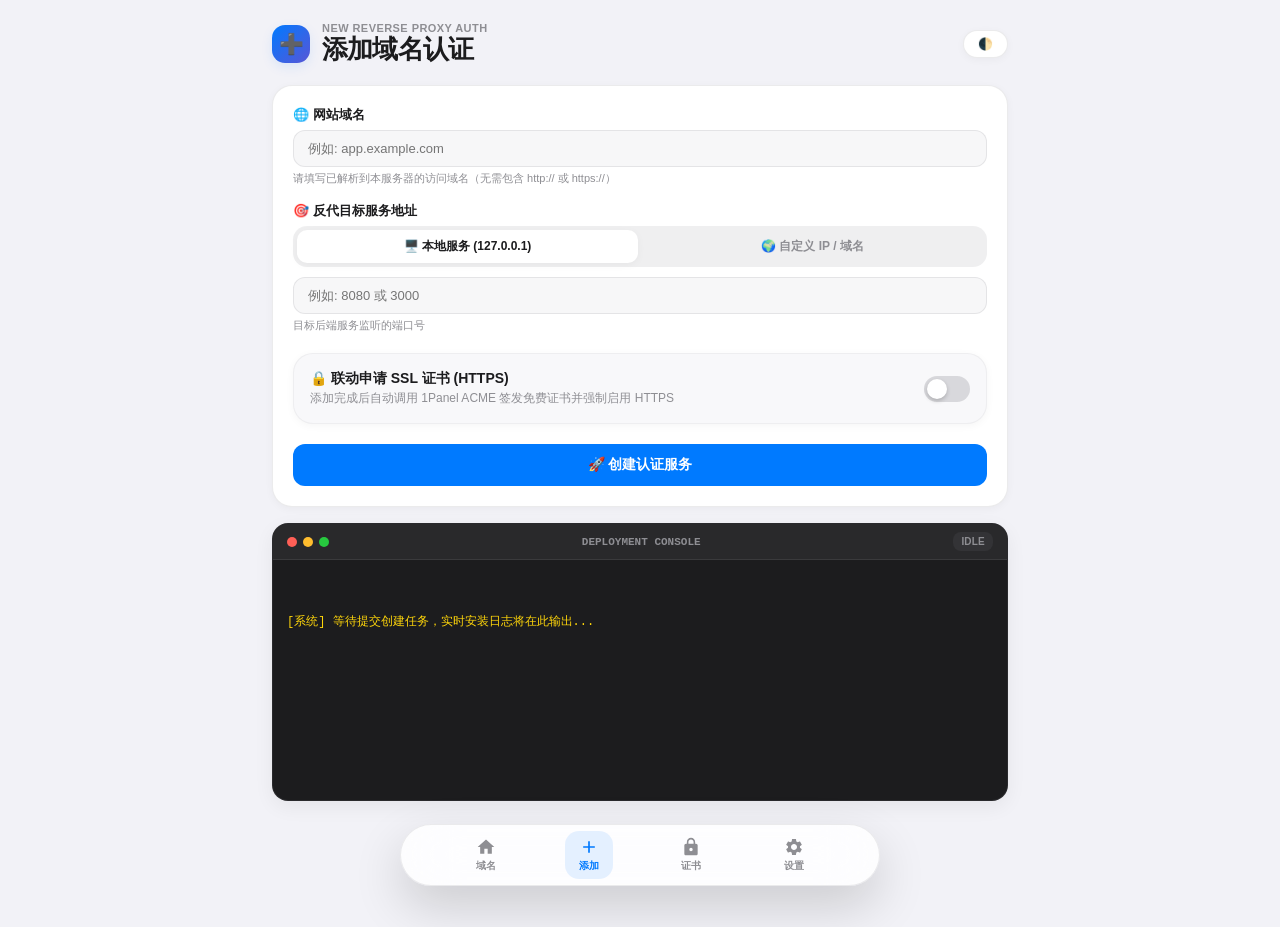
==== templates/add.html @ 491175f5 "fix(ui): simplify domain card action layout, remove dock appearance button and remove top-left back " ====
<!DOCTYPE html>
<html lang="zh-CN" data-theme="light">
<head>
    <meta charset="utf-8">
    <meta name="viewport" content="width=device-width, initial-scale=1.0, maximum-scale=1.0, user-scalable=no, viewport-fit=cover">
    <title>添加认证 - Keycloak 认证管理</title>
    <link rel="stylesheet" href="/static/css/abit.css">
</head>
<body>

<div class="container" style="max-width: 760px;">
    <!-- Header -->
    <header class="header">
        <div class="header-left">
            <div class="header-icon" style="width: 38px; height: 38px; font-size: 20px;">➕</div>
            <div class="header-title-group">
                <span class="date-badge">NEW REVERSE PROXY AUTH</span>
                <h1 class="title">添加域名认证</h1>
            </div>
        </div>
        <div class="header-actions">
            <button class="pill-btn" onclick="toggleTheme()" title="切换亮暗主题">
                <span class="theme-icon">🌓</span>
            </button>
        </div>
    </header>

    <div class="card">
        <form id="authForm">
            <!-- 1. 域名输入 -->
            <div class="form-group">
                <label class="form-label">🌐 网站域名</label>
                <input type="text" name="domain" id="domain" class="input-box" 
                       placeholder="例如: app.example.com" required 
                       autocomplete="off" autocorrect="off" autocapitalize="off">
                <div class="form-hint">请填写已解析到本服务器的访问域名（无需包含 http:// 或 https://）</div>
            </div>

            <!-- 2. 反代目标服务配置 -->
            <div class="form-group">
                <label class="form-label">🎯 反代目标服务地址</label>
                <div class="segmented-control" style="margin-bottom: 10px;">
                    <button type="button" class="segment-btn active" id="type_local_btn" onclick="selectTargetType('local')">
                        🖥️ 本地服务 (127.0.0.1)
                    </button>
                    <button type="button" class="segment-btn" id="type_custom_btn" onclick="selectTargetType('custom')">
                        🌍 自定义 IP / 域名
                    </button>
                </div>
                <input type="hidden" name="target_type" id="target_type" value="local">

                <!-- 自定义主机输入 -->
                <div id="custom_host_container" style="display: none; margin-bottom: 10px;">
                    <input type="text" name="target_host" id="target_host" class="input-box" 
                           placeholder="例如: 192.168.1.100 或 internal-service.lan">
                    <div class="form-hint">反代目标服务器的主机名或 IP 地址</div>
                </div>

                <!-- 目标端口 -->
                <div>
                    <input type="number" name="port" id="port" class="input-box" 
                           placeholder="例如: 8080 或 3000" required min="1" max="65535">
                    <div class="form-hint">目标后端服务监听的端口号</div>
                </div>
            </div>

            <!-- 3. 联动申请 SSL 证书 -->
            <div class="card" style="background: var(--card-sec); border-color: var(--border-subtle); padding: 16px; margin: 20px 0;">
                <div style="display: flex; justify-content: space-between; align-items: center;">
                    <div style="display: flex; flex-direction: column;">
                        <span style="font-size: 14px; font-weight: 700; color: var(--text);">🔒 联动申请 SSL 证书 (HTTPS)</span>
                        <span style="font-size: 12px; color: var(--text-sec); margin-top: 2px;">添加完成后自动调用 1Panel ACME 签发免费证书并强制启用 HTTPS</span>
                    </div>
                    <label class="switch">
                        <input type="checkbox" id="apply_ssl" name="apply_ssl" onchange="toggleSSLSection(this.checked)">
                        <span class="slider"></span>
                    </label>
                </div>

                <!-- SSL 展开配置 -->
                <div id="ssl_config_container" style="display: none; margin-top: 14px; padding-top: 14px; border-top: 1px solid var(--border-subtle);">
                    <div class="form-group">
                        <label class="form-label" style="font-size: 12px;">ACME 账户</label>
                        <select class="select-custom" id="acme_account" name="acme_id">
                            <option value="">正在加载 1Panel ACME 账户...</option>
                        </select>
                    </div>

                    <div class="form-group">
                        <label class="form-label" style="font-size: 12px;">验证方式</label>
                        <select class="select-custom" id="auth_method" onchange="toggleDNSSection(this.value)">
                            <option value="http">HTTP 验证（默认，需域名 80 端口可公开访问）</option>
                            <option value="dns">DNS 验证（需在 1Panel 提前配置 DNS 凭据，支持内网）</option>
                        </select>
                    </div>

                    <div class="form-group" id="dns_container" style="display: none;">
                        <label class="form-label" style="font-size: 12px;">DNS 账户</label>
                        <select class="select-custom" id="dns_account" name="dns_id">
                            <option value="">请选择 DNS 账户...</option>
                        </select>
                    </div>
                </div>
            </div>

            <!-- Submit Button -->
            <button type="submit" id="submitBtn" class="btn w-full" style="padding: 12px; font-size: 14px;">
                🚀 创建认证服务
            </button>
        </form>
    </div>

    <!-- Apple Terminal Log Window -->
    <div class="terminal-card">
        <div class="terminal-header">
            <div class="terminal-dots">
                <div class="terminal-dot red"></div>
                <div class="terminal-dot yellow"></div>
                <div class="terminal-dot green"></div>
            </div>
            <div class="terminal-title">DEPLOYMENT CONSOLE</div>
            <div id="statusBadge" class="badge secondary" style="font-size: 10px;">IDLE</div>
        </div>
        <div id="logs" class="terminal-body">
            <div class="system">[系统] 等待提交创建任务，实时安装日志将在此输出...</div>
        </div>
    </div>
</div>

<!-- Floating Glass Dock -->
<nav class="dock">
    <a href="/" class="dock-btn">
        <svg viewBox="0 0 24 24"><path d="M10 20v-6h4v6h5v-8h3L12 3 2 12h3v8z"/></svg>
        <span>域名</span>
    </a>
    <a href="/add" class="dock-btn active">
        <svg viewBox="0 0 24 24"><path d="M19 13h-6v6h-2v-6H5v-2h6V5h2v6h6v2z"/></svg>
        <span>添加</span>
    </a>
    <a href="/ssl" class="dock-btn">
        <svg viewBox="0 0 24 24"><path d="M18 8h-1V6c0-2.76-2.24-5-5-5S7 3.24 7 6v2H6c-1.1 0-2 .9-2 2v10c0 1.1.9 2 2 2h12c1.1 0 2-.9 2-2V10c0-1.1-.9-2-2-2zm-6 9c-1.1 0-2-.9-2-2s.9-2 2-2 2 .9 2 2-.9 2-2 2zm3.1-9H8.9V6c0-1.71 1.39-3.1 3.1-3.1 1.71 0 3.1 1.39 3.1 3.1v2z"/></svg>
        <span>证书</span>
    </a>
    <a href="/settings" class="dock-btn">
        <svg viewBox="0 0 24 24"><path d="M19.14 12.94c.04-.3.06-.61.06-.94 0-.32-.02-.64-.07-.94l2.03-1.58c.18-.14.23-.41.12-.61l-1.92-3.32c-.12-.22-.37-.29-.59-.22l-2.39.96c-.5-.38-1.03-.7-1.62-.94l-.36-2.54c-.04-.24-.24-.41-.48-.41h-3.84c-.24 0-.43.17-.47.41l-.36 2.54c-.59.24-1.13.57-1.62.94l-2.39-.96c-.22-.08-.47 0-.59.22L2.74 8.87c-.12.21-.08.47.12.61l2.03 1.58c-.05.3-.09.63-.09.94s.02.64.07.94l-2.03 1.58c-.18.14-.23.41-.12.61l1.92 3.32c.12.22.37.29.59.22l2.39-.96c.5.38 1.03.7 1.62.94l.36 2.54c.05.24.24.41.48.41h3.84c.24 0 .44-.17.47-.41l.36-2.54c.59-.24 1.13-.56 1.62-.94l2.39.96c.22.08.47 0 .59-.22l1.92-3.32c.12-.22.07-.47-.12-.61l-2.01-1.58zM12 15.6c-1.98 0-3.6-1.62-3.6-3.6s1.62-3.6 3.6-3.6 3.6 1.62 3.6 3.6-1.62 3.6-3.6 3.6z"/></svg>
        <span>设置</span>
    </a>
</nav>

<script src="/static/js/abit.js"></script>
<script>
let eventSource = null;
let pollTimer = null;
let lastLogId = 0;
let acmeAccountsLoaded = false;

function selectTargetType(type) {
    document.getElementById('target_type').value = type;
    const btnLocal = document.getElementById('type_local_btn');
    const btnCustom = document.getElementById('type_custom_btn');
    const customContainer = document.getElementById('custom_host_container');
    const hostInput = document.getElementById('target_host');

    if (type === 'custom') {
        btnCustom.classList.add('active');
        btnLocal.classList.remove('active');
        customContainer.style.display = 'block';
        hostInput.required = true;
        hostInput.focus();
    } else {
        btnLocal.classList.add('active');
        btnCustom.classList.remove('active');
        customContainer.style.display = 'none';
        hostInput.required = false;
    }
}

function toggleSSLSection(checked) {
    const container = document.getElementById('ssl_config_container');
    container.style.display = checked ? 'block' : 'none';
    if (checked && !acmeAccountsLoaded) {
        load1PanelAccounts();
    }
}

function toggleDNSSection(val) {
    const dnsBox = document.getElementById('dns_container');
    dnsBox.style.display = (val === 'dns') ? 'block' : 'none';
}

async function load1PanelAccounts() {
    try {
        const acmeRes = await fetch('/api/acme_accounts');
        const acmes = await acmeRes.json();
        const acmeSelect = document.getElementById('acme_account');
        acmeSelect.innerHTML = '';
        if (acmes.length === 0) {
            acmeSelect.innerHTML = '<option value="">未找到 1Panel ACME 账户，请先在 1Panel 中添加</option>';
        } else {
            acmes.forEach(acc => {
                const opt = document.createElement('option');
                opt.value = acc.id;
                opt.textContent = `${acc.email} (ID: ${acc.id})`;
                acmeSelect.appendChild(opt);
            });
            acmeAccountsLoaded = true;
        }

        const dnsRes = await fetch('/api/dns_accounts');
        const dnss = await dnsRes.json();
        const dnsSelect = document.getElementById('dns_account');
        dnsSelect.innerHTML = '';
        if (dnss.length === 0) {
            dnsSelect.innerHTML = '<option value="">未配置 DNS 账户</option>';
        } else {
            dnss.forEach(acc => {
                const opt = document.createElement('option');
                opt.value = acc.id;
                opt.textContent = `${acc.name} (ID: ${acc.id})`;
                dnsSelect.appendChild(opt);
            });
        }
    } catch (err) {
        console.error('加载 1Panel 账户失败:', err);
    }
}

function appendLogLine(text) {
    const logs = document.getElementById('logs');
    const line = document.createElement('div');
    line.textContent = text;
    if (text.includes('失败') || text.includes('error') || text.includes('Error') || text.includes('异常') || text.includes('Failed')) {
        line.className = 'error';
    } else if (text.includes('成功') || text.includes('完成') || text.includes('绑定成功') || text.includes('🎉')) {
        line.className = 'success';
    } else if (text.startsWith('[系统]')) {
        line.className = 'system';
    } else {
        line.className = 'info';
    }
    logs.appendChild(line);
    logs.scrollTop = logs.scrollHeight;
}

function startLogStream() {
    lastLogId = 0;
    if (eventSource) eventSource.close();
    if (pollTimer) clearInterval(pollTimer);

    try {
        eventSource = new EventSource('/api/logs?last_id=0');
        eventSource.onmessage = function(event) {
            if (event.data && event.data !== 'heartbeat') {
                appendLogLine(event.data);
            }
            if (event.lastEventId) {
                lastLogId = parseInt(event.lastEventId) || lastLogId;
            }
        };
    } catch (err) {}

    // 双重保障轮询
    pollTimer = setInterval(async () => {
        try {
            const res = await fetch(`/api/logs/poll?last_id=${lastLogId}`);
            if (res.ok) {
                const data = await res.json();
                if (data.logs && data.logs.length > 0) {
                    data.logs.forEach(entry => appendLogLine(entry.text));
                    lastLogId = data.last_id;
                }
            }
        } catch (e) {}
    }, 800);
}

function stopLogStream() {
    if (eventSource) setTimeout(() => eventSource.close(), 3000);
    if (pollTimer) setTimeout(() => clearInterval(pollTimer), 3500);
}

document.getElementById('authForm').addEventListener('submit', async function(e) {
    e.preventDefault();
    const btn = document.getElementById('submitBtn');
    const logs = document.getElementById('logs');
    const status = document.getElementById('statusBadge');
    
    btn.disabled = true;
    btn.innerHTML = '⏳ 正在处理中...';
    status.className = 'badge warning';
    status.textContent = 'RUNNING';
    logs.innerHTML = '<div class="system">[系统] 正在初始化部署环境并建立日志流...</div>';
    
    startLogStream();

    const formData = new FormData(this);
    try {
        const response = await fetch('/api/create', {
            method: 'POST',
            body: formData
        });
        const result = await response.json();
        
        if (result.success) {
            status.className = 'badge success';
            status.textContent = 'SUCCESS';
            btn.innerHTML = '🎉 创建成功！';
            showToast('认证服务创建成功，正在跳转...', 'success');
            setTimeout(() => {
                window.location.href = '/detail/' + document.getElementById('domain').value.trim();
            }, 2500);
        } else {
            status.className = 'badge danger';
            status.textContent = 'FAILED';
            btn.innerHTML = '🚀 重新创建';
            btn.disabled = false;
            appendLogLine('[系统] 创建失败: ' + (result.error || '未知错误'));
            showToast('创建失败: ' + (result.error || '未知错误'), 'error');
        }
    } catch (err) {
        status.className = 'badge danger';
        status.textContent = 'NETWORK ERROR';
        btn.innerHTML = '🚀 重新创建';
        btn.disabled = false;
        appendLogLine('[系统] 网络请求失败: ' + err);
        showToast('网络请求发生异常', 'error');
    } finally {
        stopLogStream();
    }
});
</script>
</body>
</html>
---- static/css/abit.css ----
/* ==========================================================================
   Abit Design System - Apple Glass & Modern iOS/macOS Interface for KAM
   ========================================================================== */

:root {
    --bg: #f2f2f7;
    --card: #ffffff;
    --card-sec: #f8f8fa;
    --card-hover: #f5f5f7;
    --text: #1c1c1e;
    --text-sec: #8e8e93;
    --text-ter: #aeaeb2;
    --accent: #007aff;
    --accent-hover: #0062cc;
    --accent-bg: rgba(0, 122, 255, 0.1);
    --danger: #ff3b30;
    --danger-bg: rgba(255, 59, 48, 0.12);
    --success: #34c759;
    --success-bg: rgba(52, 199, 89, 0.12);
    --warning: #ff9500;
    --warning-bg: rgba(255, 149, 0, 0.12);
    --purple: #af52de;
    --purple-bg: rgba(175, 82, 222, 0.12);
    --dock: rgba(255, 255, 255, 0.85);
    --border: rgba(120, 120, 128, 0.15);
    --border-subtle: rgba(120, 120, 128, 0.08);
    --modal-bg: rgba(255, 255, 255, 0.95);
    --terminal-bg: #1c1c1e;
    --terminal-text: #30d158;
    --table-stripe: rgba(120, 120, 128, 0.03);
    --shadow-sm: 0 2px 8px rgba(0, 0, 0, 0.04);
    --shadow-md: 0 6px 20px rgba(0, 0, 0, 0.06);
    --shadow-lg: 0 20px 50px rgba(0, 0, 0, 0.16);
    --font-family: -apple-system, BlinkMacSystemFont, "SF Pro Text", "SF Pro Display", "Helvetica Neue", "PingFang SC", "Hiragino Sans GB", "Microsoft YaHei", sans-serif;
}

@media (prefers-color-scheme: dark) {
    :root:not([data-theme="light"]) {
        --bg: #000000;
        --card: #1c1c1e;
        --card-sec: #2c2c2e;
        --card-hover: #262629;
        --text: #ffffff;
        --text-sec: #98989d;
        --text-ter: #636366;
        --accent-bg: rgba(0, 122, 255, 0.2);
        --dock: rgba(28, 28, 30, 0.88);
        --border: rgba(255, 255, 255, 0.12);
        --border-subtle: rgba(255, 255, 255, 0.06);
        --modal-bg: rgba(28, 28, 30, 0.96);
        --terminal-bg: #121212;
        --terminal-text: #30d158;
        --table-stripe: rgba(255, 255, 255, 0.02);
        --shadow-sm: 0 2px 8px rgba(0, 0, 0, 0.3);
        --shadow-md: 0 6px 20px rgba(0, 0, 0, 0.45);
        --shadow-lg: 0 20px 50px rgba(0, 0, 0, 0.6);
    }
}

:root[data-theme="dark"] {
    --bg: #000000;
    --card: #1c1c1e;
    --card-sec: #2c2c2e;
    --card-hover: #262629;
    --text: #ffffff;
    --text-sec: #98989d;
    --text-ter: #636366;
    --accent-bg: rgba(0, 122, 255, 0.2);
    --dock: rgba(28, 28, 30, 0.88);
    --border: rgba(255, 255, 255, 0.12);
    --border-subtle: rgba(255, 255, 255, 0.06);
    --modal-bg: rgba(28, 28, 30, 0.96);
    --terminal-bg: #121212;
    --terminal-text: #30d158;
    --table-stripe: rgba(255, 255, 255, 0.02);
    --shadow-sm: 0 2px 8px rgba(0, 0, 0, 0.3);
    --shadow-md: 0 6px 20px rgba(0, 0, 0, 0.45);
    --shadow-lg: 0 20px 50px rgba(0, 0, 0, 0.6);
}

:root[data-theme="light"] {
    --bg: #f2f2f7;
    --card: #ffffff;
    --card-sec: #f8f8fa;
    --card-hover: #f5f5f7;
    --text: #1c1c1e;
    --text-sec: #8e8e93;
    --text-ter: #aeaeb2;
    --accent-bg: rgba(0, 122, 255, 0.1);
    --dock: rgba(255, 255, 255, 0.85);
    --border: rgba(120, 120, 128, 0.15);
    --border-subtle: rgba(120, 120, 128, 0.08);
    --modal-bg: rgba(255, 255, 255, 0.95);
    --terminal-bg: #1c1c1e;
    --terminal-text: #30d158;
    --table-stripe: rgba(120, 120, 128, 0.03);
    --shadow-sm: 0 2px 8px rgba(0, 0, 0, 0.04);
    --shadow-md: 0 6px 20px rgba(0, 0, 0, 0.06);
    --shadow-lg: 0 20px 50px rgba(0, 0, 0, 0.16);
}

* {
    box-sizing: border-box;
    margin: 0;
    padding: 0;
}

html, body {
    min-height: 100%;
    font-family: var(--font-family);
    background: var(--bg);
    color: var(--text);
    -webkit-font-smoothing: antialiased;
    -moz-osx-font-smoothing: grayscale;
    transition: background 0.3s ease, color 0.3s ease;
}

body {
    padding-bottom: calc(110px + env(safe-area-inset-bottom));
}

/* Container */
.container {
    width: 95%;
    max-width: 1280px;
    margin: 0 auto;
    padding: 16px 12px;
    padding-top: calc(18px + env(safe-area-inset-top, 0px));
}

@media (max-width: 600px) {
    .container {
        width: 100%;
        padding: 12px 14px;
        padding-top: calc(16px + env(safe-area-inset-top, 0px));
    }
}

/* Scrollbar */
::-webkit-scrollbar {
    width: 6px;
    height: 6px;
}
::-webkit-scrollbar-track {
    background: transparent;
}
::-webkit-scrollbar-thumb {
    background: rgba(120, 120, 128, 0.25);
    border-radius: 4px;
}
::-webkit-scrollbar-thumb:hover {
    background: rgba(120, 120, 128, 0.45);
}

/* Header */
.header {
    margin: 4px 0 20px 0;
    display: flex;
    justify-content: space-between;
    align-items: center;
    flex-wrap: wrap;
    gap: 12px;
    width: 100%;
}
.header-left {
    display: flex;
    align-items: center;
    gap: 12px;
}
.header-icon {
    width: 44px;
    height: 44px;
    border-radius: 13px;
    background: linear-gradient(135deg, var(--accent), #5856d6);
    display: flex;
    align-items: center;
    justify-content: center;
    color: white;
    font-size: 22px;
    box-shadow: 0 4px 12px var(--accent-bg);
}
.header-title-group {
    display: flex;
    flex-direction: column;
}
.date-badge {
    font-size: 11px;
    color: var(--text-sec);
    font-weight: 700;
    letter-spacing: 0.04em;
    text-transform: uppercase;
}
.title {
    font-size: 26px;
    font-weight: 800;
    letter-spacing: -0.03em;
    line-height: 1.2;
    color: var(--text);
}
.header-actions {
    display: flex;
    align-items: center;
    gap: 8px;
    margin-left: auto;
}

/* Cards */
.card {
    background: var(--card);
    border: 1px solid var(--border);
    border-radius: 20px;
    box-shadow: var(--shadow-sm);
    padding: 20px;
    transition: all 0.2s cubic-bezier(0.1, 0.8, 0.25, 1);
    position: relative;
    margin-bottom: 16px;
}
.card-hover:hover {
    transform: translateY(-2px);
    box-shadow: var(--shadow-md);
    border-color: rgba(120, 120, 128, 0.25);
}
.card-header {
    display: flex;
    justify-content: space-between;
    align-items: center;
    margin-bottom: 16px;
    padding-bottom: 12px;
    border-bottom: 1px solid var(--border-subtle);
}
.card-title {
    font-size: 16px;
    font-weight: 700;
    color: var(--text);
    display: flex;
    align-items: center;
    gap: 8px;
}

/* Stat Grid */
.stat-grid {
    display: grid;
    grid-template-columns: repeat(auto-fit, minmax(160px, 1fr));
    gap: 12px;
    margin-bottom: 20px;
}
.stat-card {
    background: var(--card);
    border: 1px solid var(--border);
    border-radius: 16px;
    padding: 14px 16px;
    display: flex;
    align-items: center;
    gap: 12px;
    box-shadow: var(--shadow-sm);
}
.stat-icon {
    width: 38px;
    height: 38px;
    border-radius: 11px;
    display: flex;
    align-items: center;
    justify-content: center;
    font-size: 18px;
    flex-shrink: 0;
}
.stat-icon.blue { background: var(--accent-bg); color: var(--accent); }
.stat-icon.green { background: var(--success-bg); color: var(--success); }
.stat-icon.orange { background: var(--warning-bg); color: var(--warning); }
.stat-icon.purple { background: var(--purple-bg); color: var(--purple); }
.stat-content {
    display: flex;
    flex-direction: column;
}
.stat-value {
    font-size: 20px;
    font-weight: 800;
    color: var(--text);
    line-height: 1.1;
}
.stat-label {
    font-size: 11px;
    font-weight: 600;
    color: var(--text-sec);
    margin-top: 2px;
}

/* Domain Card Grid */
.domain-grid {
    display: grid;
    grid-template-columns: repeat(auto-fill, minmax(320px, 1fr));
    gap: 14px;
    margin-bottom: 20px;
}
@media (max-width: 480px) {
    .domain-grid {
        grid-template-columns: 1fr;
    }
}
.domain-card {
    background: var(--card);
    border: 1px solid var(--border);
    border-radius: 18px;
    padding: 16px;
    box-shadow: var(--shadow-sm);
    display: flex;
    flex-direction: column;
    justify-content: space-between;
    transition: transform 0.15s, box-shadow 0.15s, border-color 0.15s;
    position: relative;
    gap: 12px;
}
.domain-card:hover {
    transform: translateY(-2px);
    box-shadow: var(--shadow-md);
    border-color: rgba(120, 120, 128, 0.28);
}
.domain-card-header {
    display: flex;
    justify-content: space-between;
    align-items: flex-start;
    gap: 8px;
}
.domain-name {
    font-size: 15px;
    font-weight: 700;
    color: var(--text);
    word-break: break-all;
    display: flex;
    align-items: center;
    gap: 6px;
}
.domain-target {
    font-size: 12px;
    color: var(--text-sec);
    display: flex;
    align-items: center;
    gap: 4px;
    margin-top: 4px;
}
.badges-wrap {
    display: flex;
    flex-wrap: wrap;
    gap: 6px;
    margin: 4px 0;
}

/* Badges */
.badge {
    font-size: 11px;
    font-weight: 700;
    padding: 4px 8px;
    border-radius: 8px;
    display: inline-flex;
    align-items: center;
    gap: 4px;
    letter-spacing: 0.02em;
    flex-shrink: 0;
}
.badge.success { background: var(--success-bg); color: var(--success); }
.badge.warning { background: var(--warning-bg); color: var(--warning); }
.badge.danger { background: var(--danger-bg); color: var(--danger); }
.badge.accent { background: var(--accent-bg); color: var(--accent); }
.badge.secondary { background: rgba(120, 120, 128, 0.12); color: var(--text-sec); }

/* Status Dot */
.status-dot {
    display: inline-block;
    width: 8px;
    height: 8px;
    border-radius: 50%;
    background: var(--success);
    margin-right: 4px;
    box-shadow: 0 0 8px rgba(52, 199, 89, 0.6);
    flex-shrink: 0;
}
.status-dot.offline {
    background: var(--danger);
    box-shadow: 0 0 8px rgba(255, 59, 48, 0.6);
}
.status-dot.warning {
    background: var(--warning);
    box-shadow: 0 0 8px rgba(255, 149, 0, 0.6);
}

/* Buttons */
.btn {
    padding: 9px 16px;
    border-radius: 12px;
    border: none;
    font-weight: 700;
    font-size: 13px;
    cursor: pointer;
    background: var(--accent);
    color: white;
    text-decoration: none;
    transition: opacity 0.15s, transform 0.1s, background 0.15s;
    display: inline-flex;
    align-items: center;
    justify-content: center;
    gap: 6px;
    font-family: inherit;
}
.btn:hover { opacity: 0.92; color: white; }
.btn:active { transform: scale(0.97); }
.btn.secondary {
    background: rgba(120, 120, 128, 0.12);
    color: var(--text);
}
.btn.secondary:hover {
    background: rgba(120, 120, 128, 0.2);
    color: var(--text);
}
.btn.danger {
    background: var(--danger);
    color: white;
}
.btn.danger:hover { background: #d70015; color: white; }
.btn.success {
    background: var(--success);
    color: white;
}
.btn.sm {
    padding: 6px 12px;
    font-size: 12px;
    border-radius: 9px;
}
.btn.w-full {
    width: 100%;
}

.pill-btn {
    display: inline-flex;
    align-items: center;
    gap: 6px;
    padding: 6px 14px;
    border-radius: 20px;
    background: var(--card);
    border: 1px solid var(--border);
    font-size: 12px;
    font-weight: 600;
    color: var(--text);
    cursor: pointer;
    text-decoration: none;
    box-shadow: var(--shadow-sm);
    transition: all 0.2s ease;
}
.pill-btn:hover {
    background: var(--card-hover);
    color: var(--text);
}
.pill-btn:active { transform: scale(0.95); }
.pill-btn.active {
    background: var(--accent);
    color: #ffffff;
    border-color: var(--accent);
}

/* Inputs & Form Controls */
.form-group {
    margin-bottom: 16px;
}
.form-label {
    display: block;
    font-size: 13px;
    font-weight: 700;
    color: var(--text);
    margin-bottom: 6px;
}
.form-hint {
    font-size: 11px;
    color: var(--text-sec);
    margin-top: 4px;
}
.input-box {
    width: 100%;
    border: 1px solid var(--border);
    background: rgba(120, 120, 128, 0.06);
    border-radius: 12px;
    padding: 10px 14px;
    font-size: 13px;
    color: var(--text);
    outline: none;
    box-sizing: border-box;
    font-family: inherit;
    transition: border-color 0.2s, box-shadow 0.2s, background 0.2s;
}
.input-box:focus {
    border-color: var(--accent);
    box-shadow: 0 0 0 3px var(--accent-bg);
    background: var(--card);
}
.select-custom {
    width: 100%;
    background: var(--card);
    border: 1px solid var(--border);
    border-radius: 12px;
    padding: 10px 14px;
    font-size: 13px;
    font-weight: 600;
    color: var(--text);
    outline: none;
    cursor: pointer;
    font-family: inherit;
    transition: border-color 0.2s, box-shadow 0.2s;
}
.select-custom:focus {
    border-color: var(--accent);
    box-shadow: 0 0 0 3px var(--accent-bg);
}

/* Segmented Control */
.segmented-control {
    display: flex;
    background: rgba(120, 120, 128, 0.12);
    padding: 4px;
    border-radius: 14px;
    gap: 4px;
}
.segment-btn {
    flex: 1;
    text-align: center;
    border: none;
    background: none;
    padding: 8px 12px;
    border-radius: 10px;
    font-size: 12px;
    font-weight: 700;
    color: var(--text-sec);
    cursor: pointer;
    transition: all 0.2s cubic-bezier(0.1, 0.8, 0.25, 1);
    font-family: inherit;
    text-decoration: none;
}
.segment-btn:hover { color: var(--text); }
.segment-btn.active {
    background: var(--card);
    color: var(--text);
    box-shadow: var(--shadow-sm);
}

/* Switch */
.switch {
    position: relative;
    display: inline-block;
    width: 46px;
    height: 26px;
    flex-shrink: 0;
}
.switch input { opacity: 0; width: 0; height: 0; }
.slider {
    position: absolute;
    cursor: pointer;
    top: 0; left: 0; right: 0; bottom: 0;
    background-color: rgba(120, 120, 128, 0.25);
    transition: .25s;
    border-radius: 26px;
}
.slider:before {
    position: absolute;
    content: "";
    height: 20px;
    width: 20px;
    left: 3px;
    bottom: 3px;
    background-color: white;
    transition: .25s cubic-bezier(0.1, 0.8, 0.25, 1);
    border-radius: 50%;
    box-shadow: 0 2px 4px rgba(0, 0, 0, 0.2);
}
input:checked + .slider { background-color: var(--accent); }
input:checked + .slider:before { transform: translateX(20px); }

/* Setting Row */
.setting-row {
    display: flex;
    justify-content: space-between;
    align-items: center;
    padding: 14px 0;
    border-bottom: 1px solid var(--border-subtle);
    gap: 16px;
}
.setting-row:last-child {
    border-bottom: none;
}
.setting-info {
    display: flex;
    flex-direction: column;
}
.setting-label {
    font-size: 14px;
    font-weight: 700;
    color: var(--text);
}
.setting-desc {
    font-size: 12px;
    color: var(--text-sec);
    margin-top: 2px;
}

/* Modern Table */
.table-container {
    background: var(--card);
    border: 1px solid var(--border);
    border-radius: 18px;
    overflow: hidden;
    box-shadow: var(--shadow-sm);
    width: 100%;
    overflow-x: auto;
}
.table-modern {
    width: 100%;
    border-collapse: collapse;
    font-size: 13px;
    text-align: left;
}
.table-modern th {
    background: var(--card-sec);
    padding: 12px 16px;
    font-weight: 700;
    color: var(--text-sec);
    border-bottom: 1px solid var(--border);
    white-space: nowrap;
}
.table-modern td {
    padding: 12px 16px;
    border-bottom: 1px solid var(--border-subtle);
    color: var(--text);
    vertical-align: middle;
}
.table-modern tr:last-child td {
    border-bottom: none;
}
.table-modern tr:hover td {
    background: var(--card-hover);
}

/* Terminal Log Window (Apple Style) */
.terminal-card {
    background: var(--terminal-bg);
    border-radius: 16px;
    border: 1px solid var(--border);
    overflow: hidden;
    box-shadow: var(--shadow-md);
    margin-top: 16px;
}
.terminal-header {
    background: rgba(255, 255, 255, 0.06);
    padding: 8px 14px;
    display: flex;
    align-items: center;
    justify-content: space-between;
    border-bottom: 1px solid rgba(255, 255, 255, 0.08);
}
.terminal-dots {
    display: flex;
    gap: 6px;
}
.terminal-dot {
    width: 10px;
    height: 10px;
    border-radius: 50%;
}
.terminal-dot.red { background: #ff5f56; }
.terminal-dot.yellow { background: #ffbd2e; }
.terminal-dot.green { background: #27c93f; }
.terminal-title {
    font-size: 11px;
    font-weight: 700;
    color: #8e8e93;
    font-family: monospace;
}
.terminal-body {
    padding: 14px;
    height: 240px;
    overflow-y: auto;
    font-family: ui-monospace, SFMono-Regular, Menlo, Monaco, Consolas, "Liberation Mono", "Courier New", monospace;
    font-size: 12px;
    line-height: 1.6;
    color: #f2f2f7;
    white-space: pre-wrap;
    word-break: break-all;
}
.terminal-body .info { color: #5ac8fa; }
.terminal-body .success { color: #30d158; font-weight: 700; }
.terminal-body .error { color: #ff453a; font-weight: 700; }
.terminal-body .system { color: #ffd60a; }

/* Floating Glass Dock */
.dock {
    position: fixed;
    bottom: calc(14px + env(safe-area-inset-bottom));
    left: 50%;
    transform: translateX(-50%);
    width: 92%;
    max-width: 480px;
    height: 62px;
    background: var(--dock);
    backdrop-filter: blur(28px) saturate(190%);
    -webkit-backdrop-filter: blur(28px) saturate(190%);
    border: 1px solid var(--border);
    border-radius: 31px;
    display: flex;
    justify-content: space-evenly;
    align-items: center;
    box-shadow: var(--shadow-lg);
    z-index: 1000;
    padding: 0 6px;
}
.dock-btn {
    border: none;
    background: none;
    min-width: 48px;
    height: 48px;
    border-radius: 14px;
    display: flex;
    flex-direction: column;
    align-items: center;
    justify-content: center;
    gap: 2px;
    transition: all 0.2s cubic-bezier(0.1, 0.8, 0.25, 1);
    color: var(--text-sec);
    cursor: pointer;
    text-decoration: none;
    padding: 2px 4px;
}
.dock-btn:hover {
    color: var(--text);
    background: rgba(120, 120, 128, 0.08);
}
.dock-btn:active {
    transform: scale(0.92);
}
.dock-btn.active {
    color: var(--accent);
    background: var(--accent-bg);
}
.dock-btn svg {
    width: 20px;
    height: 20px;
    fill: currentColor;
}
.dock-btn span {
    font-size: 10px;
    font-weight: 700;
}

/* Toast */
.toast-container {
    position: fixed;
    top: max(16px, env(safe-area-inset-top));
    left: 50%;
    transform: translateX(-50%);
    z-index: 4000;
    display: flex;
    flex-direction: column;
    align-items: center;
    gap: 8px;
    pointer-events: none;
}
.toast-pill {
    background: var(--dock);
    backdrop-filter: blur(28px) saturate(190%);
    -webkit-backdrop-filter: blur(28px) saturate(190%);
    border: 1px solid var(--border);
    padding: 10px 20px;
    border-radius: 24px;
    font-size: 13px;
    font-weight: 700;
    color: var(--text);
    box-shadow: var(--shadow-lg);
    animation: toastIn 0.3s cubic-bezier(0.1, 0.8, 0.25, 1);
    pointer-events: auto;
    display: flex;
    align-items: center;
    gap: 8px;
}
@keyframes toastIn {
    from { opacity: 0; transform: translateY(-16px) scale(0.92); }
    to { opacity: 1; transform: translateY(0) scale(1); }
}
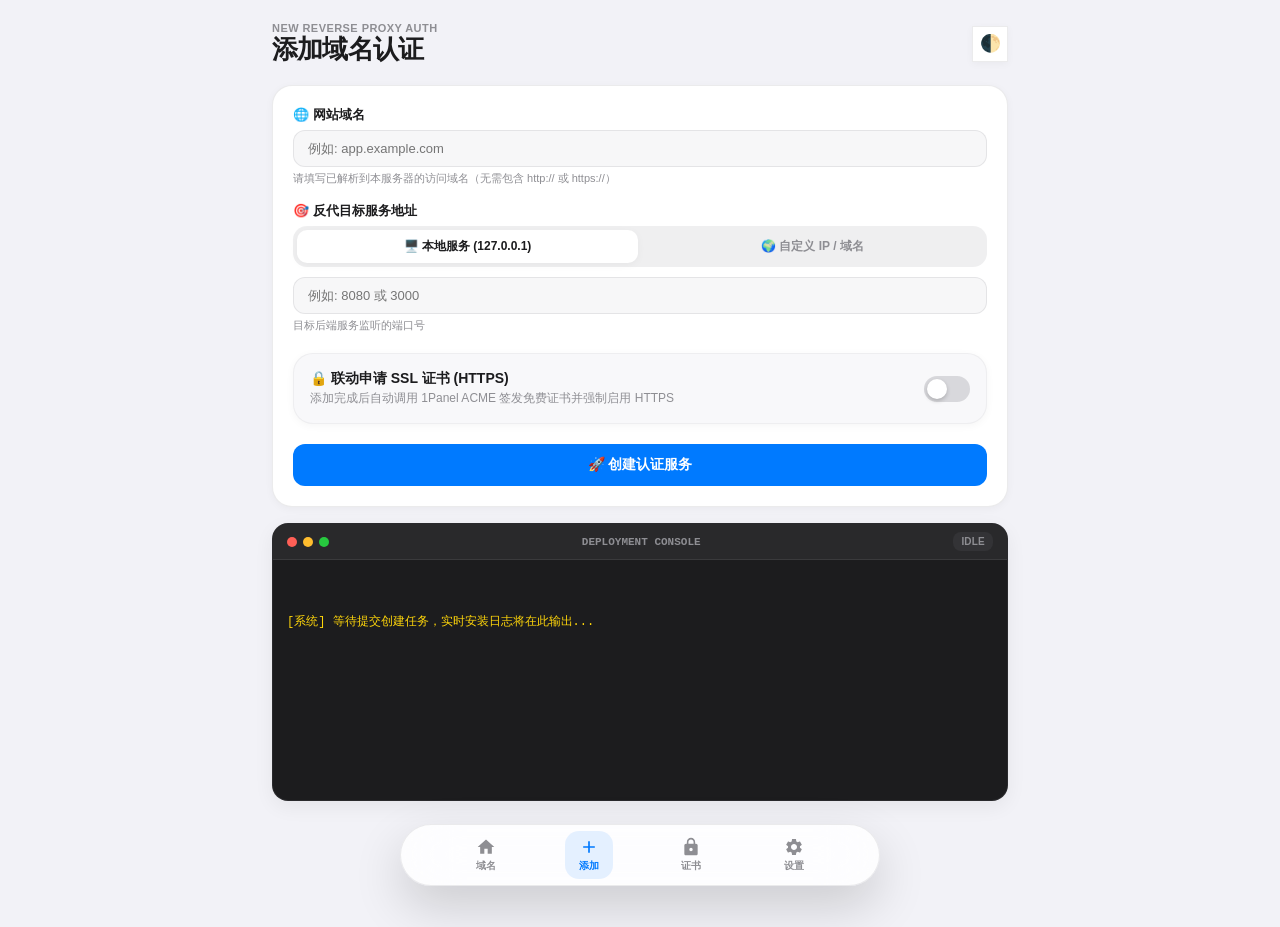
==== commit 51eb1b64: "style(header): remove header icon, remove redundant add btn in index header, and style theme switche" ====
--- a/templates/add.html
+++ b/templates/add.html
@@ -12,15 +12,14 @@
     <!-- Header -->
     <header class="header">
         <div class="header-left">
-            <div class="header-icon" style="width: 38px; height: 38px; font-size: 20px;">➕</div>
             <div class="header-title-group">
                 <span class="date-badge">NEW REVERSE PROXY AUTH</span>
                 <h1 class="title">添加域名认证</h1>
             </div>
         </div>
         <div class="header-actions">
-            <button class="pill-btn" onclick="toggleTheme()" title="切换亮暗主题">
-                <span class="theme-icon">🌓</span>
+            <button class="icon-btn" onclick="toggleTheme()" title="切换亮暗主题" style="width: 36px; height: 36px; font-size: 17px; background: var(--card); border: 1px solid var(--border); box-shadow: var(--shadow-sm);">
+                🌓
             </button>
         </div>
     </header>
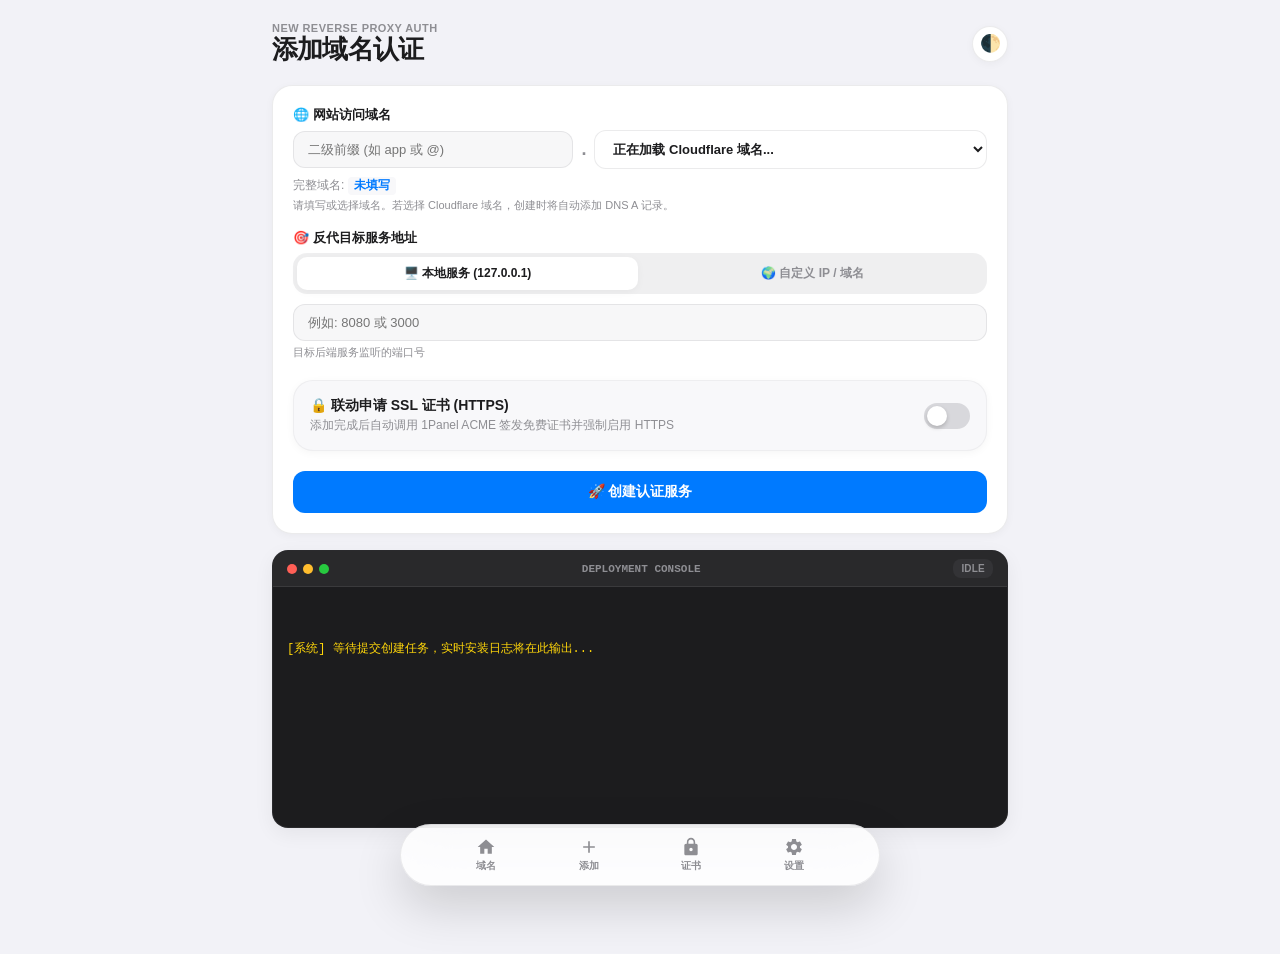
==== commit 2061ad44: "feat: 页面标题改为Auth，集成Cloudflare DNS联动与Keycloak内存调优" ====
--- a/templates/add.html
+++ b/templates/add.html
@@ -3,7 +3,9 @@
 <head>
     <meta charset="utf-8">
     <meta name="viewport" content="width=device-width, initial-scale=1.0, maximum-scale=1.0, user-scalable=no, viewport-fit=cover">
-    <title>添加认证 - Keycloak 认证管理</title>
+    <title>添加认证 - Auth 认证管理</title>
+    <link rel="icon" type="image/svg+xml" href="/static/favicon.svg">
+    <link rel="alternate icon" href="/favicon.ico">
     <link rel="stylesheet" href="/static/css/abit.css">
 </head>
 <body>
@@ -28,11 +30,55 @@
         <form id="authForm">
             <!-- 1. 域名输入 -->
             <div class="form-group">
-                <label class="form-label">🌐 网站域名</label>
-                <input type="text" name="domain" id="domain" class="input-box" 
-                       placeholder="例如: app.example.com" required 
-                       autocomplete="off" autocorrect="off" autocapitalize="off">
-                <div class="form-hint">请填写已解析到本服务器的访问域名（无需包含 http:// 或 https://）</div>
+                <div style="display: flex; justify-content: space-between; align-items: center; margin-bottom: 6px;">
+                    <label class="form-label" style="margin-bottom: 0;">🌐 网站访问域名</label>
+                    <span id="add_cf_badge" class="badge accent" style="font-size: 11px; display: none;">☁️ Cloudflare 联动已开启</span>
+                </div>
+
+                <!-- 1. 组合模式：前缀 + CF下拉 -->
+                <div id="add_domain_combo_wrap" style="display: flex; align-items: center; gap: 8px;">
+                    <div style="flex: 1; position: relative;">
+                        <input type="text" id="add_subdomain" class="input-box" placeholder="二级前缀 (如 app 或 @)" 
+                               autocomplete="off" autocorrect="off" autocapitalize="off" oninput="updateCombinedDomain()">
+                    </div>
+                    <span style="font-weight: 800; font-size: 18px; color: var(--text-sec); user-select: none;">.</span>
+                    <div style="flex: 1.4;">
+                        <select id="add_root_domain" class="select-custom" onchange="handleRootDomainChange(this.value)">
+                            <option value="">正在加载 Cloudflare 域名...</option>
+                            <option value="__custom__">✏️ 手动输入完整域名...</option>
+                        </select>
+                    </div>
+                </div>
+
+                <!-- 2. 手动输入完整域名模式 -->
+                <div id="add_domain_custom_wrap" style="display: none; margin-top: 6px;">
+                    <div style="display: flex; gap: 8px; align-items: center;">
+                        <input type="text" id="add_custom_domain" class="input-box" placeholder="例如: app.example.com" 
+                               autocomplete="off" autocorrect="off" autocapitalize="off" oninput="updateCombinedDomain()">
+                        <button type="button" class="btn secondary sm" onclick="backToComboDomain()" style="padding: 10px 14px; white-space: nowrap; font-size: 12px;">
+                            ↩️ 返回下拉选择
+                        </button>
+                    </div>
+                </div>
+
+                <!-- 隐藏表单字段 -->
+                <input type="hidden" name="domain" id="add_domain_hidden" required>
+                <input type="hidden" name="cf_add_dns" id="add_cf_dns_hidden" value="false">
+                <input type="hidden" name="cf_proxied" id="add_cf_proxied_hidden" value="false">
+                <input type="hidden" name="cf_server_ip" id="add_cf_server_ip_hidden" value="">
+
+                <!-- 域名实时预览与 Cloudflare 解析提示卡片 -->
+                <div id="add_domain_preview_tip" style="margin-top: 8px; font-size: 12px; color: var(--text-sec); display: flex; align-items: center; justify-content: space-between; flex-wrap: wrap; gap: 8px;">
+                    <div>
+                        <span>完整域名: </span>
+                        <code id="add_preview_domain_val" style="font-weight: 700; color: var(--accent); background: var(--card-sec); padding: 2px 6px; border-radius: 4px;">未填写</code>
+                    </div>
+                    <label id="add_cf_proxied_container" style="display: none; align-items: center; gap: 6px; cursor: pointer; font-size: 12px; color: var(--text);">
+                        <input type="checkbox" id="add_cf_proxied_checkbox" onchange="document.getElementById('add_cf_proxied_hidden').value = this.checked ? 'true' : 'false'">
+                        <span>☁️ 开启 CF 小黄云 CDN 代理</span>
+                    </label>
+                </div>
+                <div class="form-hint" id="add_domain_hint">请填写或选择域名。若选择 Cloudflare 域名，创建时将自动添加 DNS A 记录。</div>
             </div>
 
             <!-- 2. 反代目标服务配置 -->
@@ -152,6 +198,133 @@
 let pollTimer = null;
 let lastLogId = 0;
 let acmeAccountsLoaded = false;
+let cfZonesData = null;
+
+async function loadCloudflareZones() {
+    const select = document.getElementById('add_root_domain');
+    const badge = document.getElementById('add_cf_badge');
+    const proxiedContainer = document.getElementById('add_cf_proxied_container');
+    const proxiedCheckbox = document.getElementById('add_cf_proxied_checkbox');
+    const serverIpHidden = document.getElementById('add_cf_server_ip_hidden');
+    const dnsHidden = document.getElementById('add_cf_dns_hidden');
+
+    try {
+        const res = await fetch('/api/cloudflare/zones');
+        const data = await res.json();
+        cfZonesData = data;
+
+        if (data.server_ip) {
+            serverIpHidden.value = data.server_ip;
+        }
+
+        select.innerHTML = '';
+
+        if (data.configured && data.zones && data.zones.length > 0) {
+            if (badge) badge.style.display = 'inline-flex';
+            if (proxiedContainer) proxiedContainer.style.display = 'inline-flex';
+            if (proxiedCheckbox) {
+                proxiedCheckbox.checked = !!data.default_proxied;
+                document.getElementById('add_cf_proxied_hidden').value = data.default_proxied ? 'true' : 'false';
+            }
+
+            data.zones.forEach((z, idx) => {
+                const opt = document.createElement('option');
+                opt.value = z.name;
+                opt.textContent = `☁️ ${z.name}`;
+                if (idx === 0) opt.selected = true;
+                select.appendChild(opt);
+            });
+
+            const customOpt = document.createElement('option');
+            customOpt.value = '__custom__';
+            customOpt.textContent = '✏️ 手动输入完整域名...';
+            select.appendChild(customOpt);
+
+            dnsHidden.value = 'true';
+        } else {
+            if (badge) badge.style.display = 'none';
+            if (proxiedContainer) proxiedContainer.style.display = 'none';
+            dnsHidden.value = 'false';
+
+            const noCfOpt = document.createElement('option');
+            noCfOpt.value = '__custom__';
+            noCfOpt.textContent = data.configured ? '未找到托管域名 (点此手动输入)' : '未配置 Cloudflare (点此手动输入)';
+            select.appendChild(noCfOpt);
+
+            handleRootDomainChange('__custom__');
+        }
+        updateCombinedDomain();
+    } catch (e) {
+        console.error('加载 Cloudflare 域名失败:', e);
+        handleRootDomainChange('__custom__');
+    }
+}
+
+function handleRootDomainChange(val) {
+    const comboWrap = document.getElementById('add_domain_combo_wrap');
+    const customWrap = document.getElementById('add_domain_custom_wrap');
+    const proxiedContainer = document.getElementById('add_cf_proxied_container');
+    const dnsHidden = document.getElementById('add_cf_dns_hidden');
+    const hint = document.getElementById('add_domain_hint');
+
+    if (val === '__custom__') {
+        if (comboWrap) comboWrap.style.display = 'none';
+        if (customWrap) customWrap.style.display = 'block';
+        if (proxiedContainer) proxiedContainer.style.display = 'none';
+        dnsHidden.value = 'false';
+        if (hint) hint.textContent = '请填写已解析到本服务器的完整域名（如无需自动通过 Cloudflare 解析）。';
+        const customInput = document.getElementById('add_custom_domain');
+        if (customInput) customInput.focus();
+    } else {
+        if (comboWrap) comboWrap.style.display = 'flex';
+        if (customWrap) customWrap.style.display = 'none';
+        if (proxiedContainer && cfZonesData && cfZonesData.configured) proxiedContainer.style.display = 'inline-flex';
+        dnsHidden.value = 'true';
+        if (hint) hint.textContent = '已选择 Cloudflare 域名，创建服务时将自动添加 DNS A 记录并绑定到本机公网 IP。';
+    }
+    updateCombinedDomain();
+}
+
+function backToComboDomain() {
+    const select = document.getElementById('add_root_domain');
+    if (select && select.options.length > 0) {
+        select.selectedIndex = 0;
+        handleRootDomainChange(select.value);
+    }
+}
+
+function updateCombinedDomain() {
+    const customWrap = document.getElementById('add_domain_custom_wrap');
+    const isCustom = customWrap && customWrap.style.display !== 'none';
+    const hiddenDomain = document.getElementById('add_domain_hidden');
+    const previewVal = document.getElementById('add_preview_domain_val');
+
+    let fullDomain = '';
+    if (isCustom) {
+        fullDomain = (document.getElementById('add_custom_domain').value || '').trim().toLowerCase();
+    } else {
+        const sub = (document.getElementById('add_subdomain').value || '').trim().toLowerCase();
+        const root = (document.getElementById('add_root_domain').value || '').trim().toLowerCase();
+        if (root && root !== '__custom__') {
+            if (!sub || sub === '@') {
+                fullDomain = root;
+            } else {
+                fullDomain = `${sub}.${root}`;
+            }
+        }
+    }
+
+    fullDomain = fullDomain.replace(/^https?:\/\//, '').replace(/\/.*$/, '');
+    hiddenDomain.value = fullDomain;
+
+    if (previewVal) {
+        previewVal.textContent = fullDomain || '未填写完整';
+    }
+}
+
+document.addEventListener('DOMContentLoaded', () => {
+    loadCloudflareZones();
+});
 
 function selectTargetType(type) {
     document.getElementById('target_type').value = type;
@@ -280,6 +453,14 @@
 
 document.getElementById('authForm').addEventListener('submit', async function(e) {
     e.preventDefault();
+    updateCombinedDomain();
+
+    const domainVal = document.getElementById('add_domain_hidden').value.trim();
+    if (!domainVal) {
+        showToast('请先输入有效的域名！', 'warning');
+        return;
+    }
+
     const btn = document.getElementById('submitBtn');
     const logs = document.getElementById('logs');
     const status = document.getElementById('statusBadge');
@@ -306,7 +487,7 @@
             btn.innerHTML = '🎉 创建成功！';
             showToast('认证服务创建成功，正在跳转...', 'success');
             setTimeout(() => {
-                window.location.href = '/detail/' + document.getElementById('domain').value.trim();
+                window.location.href = '/detail/' + domainVal;
             }, 2500);
         } else {
             status.className = 'badge danger';
--- a/static/css/abit.css
+++ b/static/css/abit.css
@@ -203,6 +203,23 @@
     gap: 8px;
     margin-left: auto;
 }
+@media (max-width: 680px) {
+    .header-actions {
+        gap: 6px;
+    }
+    .header-actions .pill-btn {
+        padding: 0;
+        width: 36px;
+        height: 36px;
+        border-radius: 11px;
+        justify-content: center;
+        gap: 0;
+        font-size: 15px;
+    }
+    .header-actions .pill-btn .pill-text {
+        display: none !important;
+    }
+}
 
 /* Cards */
 .card {
@@ -433,27 +450,60 @@
     display: inline-flex;
     align-items: center;
     gap: 6px;
-    padding: 6px 14px;
-    border-radius: 20px;
+    padding: 7px 14px;
+    border-radius: 9999px;
     background: var(--card);
     border: 1px solid var(--border);
-    font-size: 12px;
+    font-size: 13px;
     font-weight: 600;
     color: var(--text);
     cursor: pointer;
     text-decoration: none;
     box-shadow: var(--shadow-sm);
-    transition: all 0.2s ease;
+    transition: all 0.2s cubic-bezier(0.1, 0.8, 0.25, 1);
+    outline: none;
+    backdrop-filter: blur(12px);
+    -webkit-backdrop-filter: blur(12px);
 }
 .pill-btn:hover {
     background: var(--card-hover);
     color: var(--text);
+    border-color: rgba(120, 120, 128, 0.25);
+    transform: translateY(-1px);
 }
 .pill-btn:active { transform: scale(0.95); }
 .pill-btn.active {
     background: var(--accent);
     color: #ffffff;
     border-color: var(--accent);
+}
+
+.icon-btn {
+    display: inline-flex;
+    align-items: center;
+    justify-content: center;
+    width: 38px;
+    height: 38px;
+    border-radius: 50%;
+    background: var(--card);
+    border: 1px solid var(--border);
+    color: var(--text);
+    font-size: 16px;
+    cursor: pointer;
+    box-shadow: var(--shadow-sm);
+    transition: all 0.2s cubic-bezier(0.1, 0.8, 0.25, 1);
+    outline: none;
+    backdrop-filter: blur(12px);
+    -webkit-backdrop-filter: blur(12px);
+    padding: 0;
+}
+.icon-btn:hover {
+    background: var(--card-hover);
+    border-color: rgba(120, 120, 128, 0.25);
+    transform: translateY(-1px) scale(1.04);
+}
+.icon-btn:active {
+    transform: scale(0.92);
 }
 
 /* Inputs & Form Controls */
@@ -779,3 +829,77 @@
     from { opacity: 0; transform: translateY(-16px) scale(0.92); }
     to { opacity: 1; transform: translateY(0) scale(1); }
 }
+
+/* SPA Page Navigation System */
+.page {
+    display: none;
+    opacity: 0;
+}
+.page.active {
+    display: block;
+    animation: pageSlideFade 0.26s cubic-bezier(0.16, 1, 0.3, 1) forwards;
+}
+@keyframes pageSlideFade {
+    from {
+        opacity: 0;
+        transform: translateY(8px);
+    }
+    to {
+        opacity: 1;
+        transform: translateY(0);
+    }
+}
+
+/* Apple Glass Modal / Drawer */
+.modal-overlay {
+    position: fixed;
+    top: 0;
+    left: 0;
+    right: 0;
+    bottom: 0;
+    background: rgba(0, 0, 0, 0.45);
+    backdrop-filter: blur(12px);
+    -webkit-backdrop-filter: blur(12px);
+    z-index: 3500;
+    display: flex;
+    align-items: center;
+    justify-content: center;
+    padding: 16px;
+    opacity: 0;
+    pointer-events: none;
+    transition: opacity 0.25s cubic-bezier(0.16, 1, 0.3, 1);
+}
+.modal-overlay.active {
+    opacity: 1;
+    pointer-events: auto;
+}
+.modal-dialog {
+    background: var(--modal-bg);
+    border: 1px solid var(--border);
+    border-radius: 20px;
+    box-shadow: var(--shadow-lg);
+    width: 100%;
+    max-width: 680px;
+    max-height: 85vh;
+    overflow-y: auto;
+    padding: 24px;
+    transform: scale(0.95) translateY(10px);
+    transition: transform 0.25s cubic-bezier(0.16, 1, 0.3, 1);
+}
+.modal-overlay.active .modal-dialog {
+    transform: scale(1) translateY(0);
+}
+.modal-header {
+    display: flex;
+    justify-content: space-between;
+    align-items: center;
+    margin-bottom: 18px;
+    padding-bottom: 12px;
+    border-bottom: 1px solid var(--border-subtle);
+}
+.modal-title {
+    font-size: 17px;
+    font-weight: 800;
+    color: var(--text);
+}
+
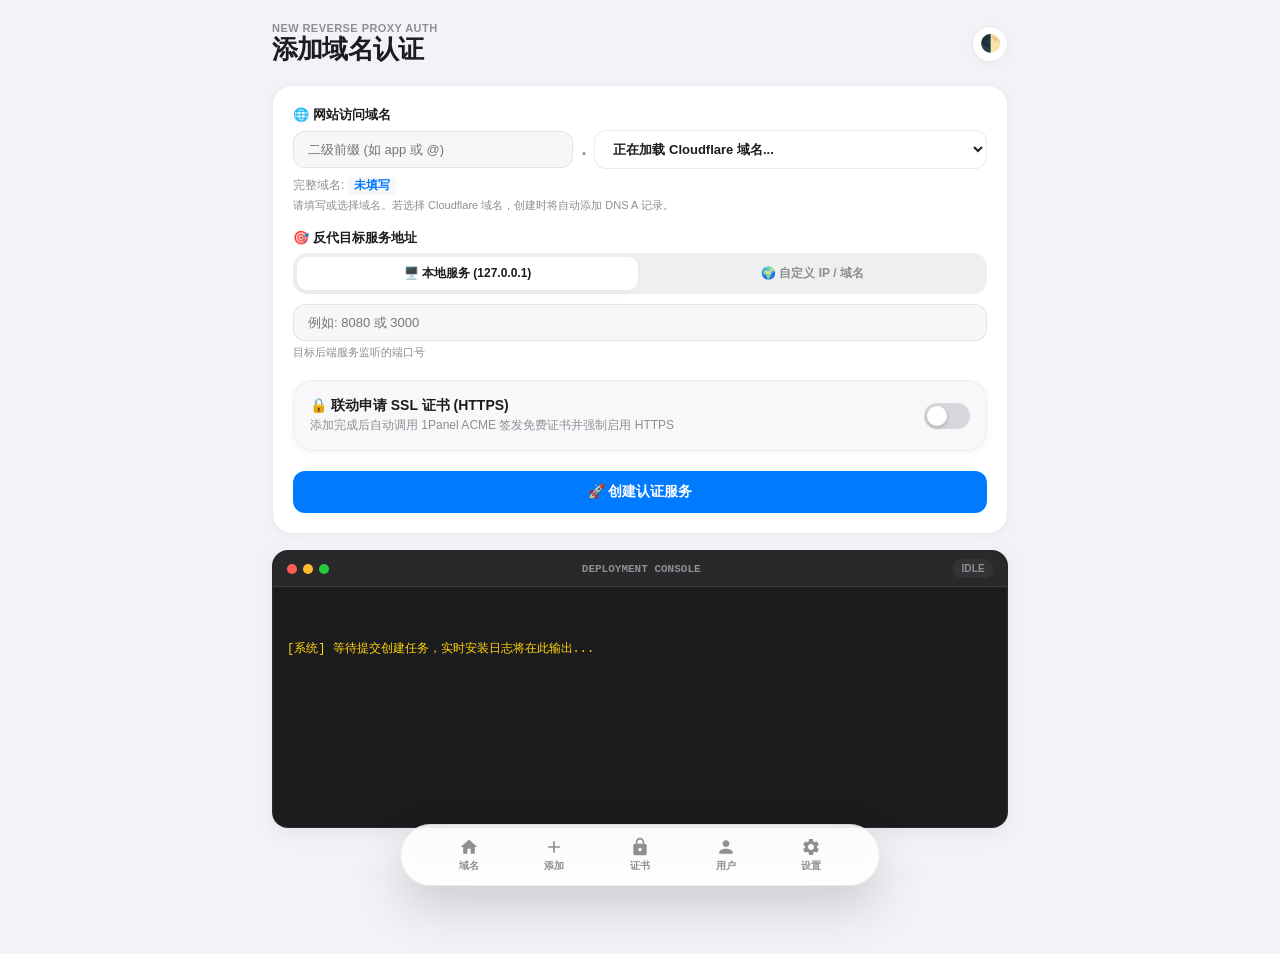
==== commit 4b642714: "feat: add Keycloak user, passkey credentials and role permission management - 新增 Keycloak Admin REST" ====
--- a/templates/add.html
+++ b/templates/add.html
@@ -186,7 +186,12 @@
         <svg viewBox="0 0 24 24"><path d="M18 8h-1V6c0-2.76-2.24-5-5-5S7 3.24 7 6v2H6c-1.1 0-2 .9-2 2v10c0 1.1.9 2 2 2h12c1.1 0 2-.9 2-2V10c0-1.1-.9-2-2-2zm-6 9c-1.1 0-2-.9-2-2s.9-2 2-2 2 .9 2 2-.9 2-2 2zm3.1-9H8.9V6c0-1.71 1.39-3.1 3.1-3.1 1.71 0 3.1 1.39 3.1 3.1v2z"/></svg>
         <span>证书</span>
     </a>
+    <a href="/users" class="dock-btn">
+        <svg viewBox="0 0 24 24"><path d="M12 12c2.21 0 4-1.79 4-4s-1.79-4-4-4-4 1.79-4 4 1.79 4 4 4zm0 2c-2.67 0-8 1.34-8 4v2h16v-2c0-2.66-5.33-4-8-4z"/></svg>
+        <span>用户</span>
+    </a>
     <a href="/settings" class="dock-btn">
+
         <svg viewBox="0 0 24 24"><path d="M19.14 12.94c.04-.3.06-.61.06-.94 0-.32-.02-.64-.07-.94l2.03-1.58c.18-.14.23-.41.12-.61l-1.92-3.32c-.12-.22-.37-.29-.59-.22l-2.39.96c-.5-.38-1.03-.7-1.62-.94l-.36-2.54c-.04-.24-.24-.41-.48-.41h-3.84c-.24 0-.43.17-.47.41l-.36 2.54c-.59.24-1.13.57-1.62.94l-2.39-.96c-.22-.08-.47 0-.59.22L2.74 8.87c-.12.21-.08.47.12.61l2.03 1.58c-.05.3-.09.63-.09.94s.02.64.07.94l-2.03 1.58c-.18.14-.23.41-.12.61l1.92 3.32c.12.22.37.29.59.22l2.39-.96c.5.38 1.03.7 1.62.94l.36 2.54c.05.24.24.41.48.41h3.84c.24 0 .44-.17.47-.41l.36-2.54c.59-.24 1.13-.56 1.62-.94l2.39.96c.22.08.47 0 .59-.22l1.92-3.32c.12-.22.07-.47-.12-.61l-2.01-1.58zM12 15.6c-1.98 0-3.6-1.62-3.6-3.6s1.62-3.6 3.6-3.6 3.6 1.62 3.6 3.6-1.62 3.6-3.6 3.6z"/></svg>
         <span>设置</span>
     </a>
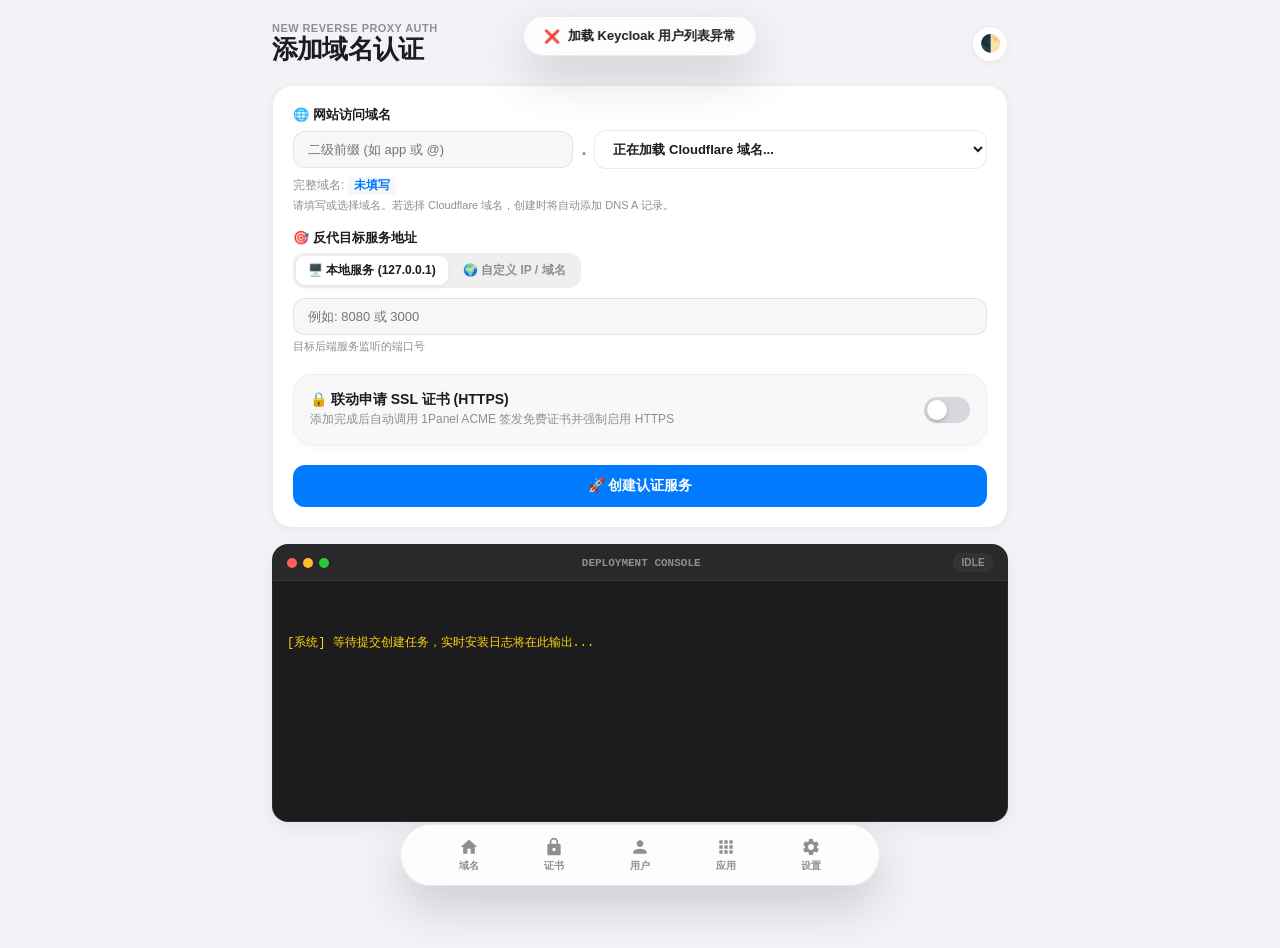
==== commit 3df6a5aa: "fix(ui): reorder dock buttons to place apps button after users button" ====
--- a/templates/add.html
+++ b/templates/add.html
@@ -178,10 +178,6 @@
         <svg viewBox="0 0 24 24"><path d="M10 20v-6h4v6h5v-8h3L12 3 2 12h3v8z"/></svg>
         <span>域名</span>
     </a>
-    <a href="/add" class="dock-btn active">
-        <svg viewBox="0 0 24 24"><path d="M19 13h-6v6h-2v-6H5v-2h6V5h2v6h6v2z"/></svg>
-        <span>添加</span>
-    </a>
     <a href="/ssl" class="dock-btn">
         <svg viewBox="0 0 24 24"><path d="M18 8h-1V6c0-2.76-2.24-5-5-5S7 3.24 7 6v2H6c-1.1 0-2 .9-2 2v10c0 1.1.9 2 2 2h12c1.1 0 2-.9 2-2V10c0-1.1-.9-2-2-2zm-6 9c-1.1 0-2-.9-2-2s.9-2 2-2 2 .9 2 2-.9 2-2 2zm3.1-9H8.9V6c0-1.71 1.39-3.1 3.1-3.1 1.71 0 3.1 1.39 3.1 3.1v2z"/></svg>
         <span>证书</span>
@@ -189,6 +185,10 @@
     <a href="/users" class="dock-btn">
         <svg viewBox="0 0 24 24"><path d="M12 12c2.21 0 4-1.79 4-4s-1.79-4-4-4-4 1.79-4 4 1.79 4 4 4zm0 2c-2.67 0-8 1.34-8 4v2h16v-2c0-2.66-5.33-4-8-4z"/></svg>
         <span>用户</span>
+    </a>
+    <a href="/#apps" class="dock-btn">
+        <svg viewBox="0 0 24 24"><path d="M4 8h4V4H4v4zm6 12h4v-4h-4v4zm-6 0h4v-4H4v4zm0-6h4v-4H4v4zm6 0h4v-4h-4v4zm6-10v4h4V4h-4zm-6 4h4V4h-4v4zm6 6h4v-4h-4v4zm0 6h4v-4h-4v4z"/></svg>
+        <span>应用</span>
     </a>
     <a href="/settings" class="dock-btn">
 
--- a/static/css/abit.css
+++ b/static/css/abit.css
@@ -305,9 +305,13 @@
 /* Domain Card Grid */
 .domain-grid {
     display: grid;
-    grid-template-columns: repeat(auto-fill, minmax(320px, 1fr));
+    grid-template-columns: repeat(auto-fill, minmax(min(100%, 320px), 1fr));
     gap: 14px;
     margin-bottom: 20px;
+    width: 100%;
+    max-width: 100%;
+    min-width: 0;
+    box-sizing: border-box;
 }
 @media (max-width: 480px) {
     .domain-grid {
@@ -326,6 +330,10 @@
     transition: transform 0.15s, box-shadow 0.15s, border-color 0.15s;
     position: relative;
     gap: 12px;
+    min-width: 0;
+    max-width: 100%;
+    overflow: hidden;
+    box-sizing: border-box;
 }
 .domain-card:hover {
     transform: translateY(-2px);
@@ -561,19 +569,23 @@
 
 /* Segmented Control */
 .segmented-control {
-    display: flex;
+    display: inline-flex;
+    align-items: center;
     background: rgba(120, 120, 128, 0.12);
-    padding: 4px;
-    border-radius: 14px;
-    gap: 4px;
+    padding: 3px;
+    border-radius: 12px;
+    gap: 3px;
+    box-sizing: border-box;
 }
 .segment-btn {
-    flex: 1;
+    display: inline-flex;
+    align-items: center;
+    justify-content: center;
     text-align: center;
     border: none;
     background: none;
-    padding: 8px 12px;
-    border-radius: 10px;
+    padding: 6px 12px;
+    border-radius: 9px;
     font-size: 12px;
     font-weight: 700;
     color: var(--text-sec);
@@ -581,12 +593,41 @@
     transition: all 0.2s cubic-bezier(0.1, 0.8, 0.25, 1);
     font-family: inherit;
     text-decoration: none;
+    white-space: nowrap;
+    box-sizing: border-box;
 }
 .segment-btn:hover { color: var(--text); }
 .segment-btn.active {
     background: var(--card);
     color: var(--text);
     box-shadow: var(--shadow-sm);
+}
+
+/* 视图模式切换器专用样式 (固定单行横排小图标) */
+.view-switcher,
+.segmented-control.view-switcher {
+    display: inline-flex !important;
+    flex-direction: row !important;
+    flex-wrap: nowrap !important;
+    width: auto !important;
+    height: 36px !important;
+    flex-shrink: 0 !important;
+    padding: 3px !important;
+    border-radius: 11px !important;
+    background: rgba(120, 120, 128, 0.12) !important;
+}
+.view-switcher .segment-btn,
+.segmented-control.view-switcher .segment-btn {
+    display: flex !important;
+    align-items: center !important;
+    justify-content: center !important;
+    width: 32px !important;
+    min-width: 32px !important;
+    max-width: 32px !important;
+    height: 30px !important;
+    padding: 0 !important;
+    flex: 0 0 32px !important;
+    border-radius: 8px !important;
 }
 
 /* Switch */
@@ -850,6 +891,15 @@
     }
 }
 
+/* 弹窗激活时的背景页面滚动锁定 (防止滑动穿透) */
+html.modal-open,
+body.modal-open {
+    overflow: hidden !important;
+    height: 100% !important;
+    touch-action: none !important;
+    -webkit-overflow-scrolling: auto !important;
+}
+
 /* Apple Glass Modal / Drawer */
 .modal-overlay {
     position: fixed;
@@ -868,6 +918,8 @@
     opacity: 0;
     pointer-events: none;
     transition: opacity 0.25s cubic-bezier(0.16, 1, 0.3, 1);
+    overscroll-behavior: contain;
+    touch-action: none;
 }
 .modal-overlay.active {
     opacity: 1;
@@ -882,6 +934,9 @@
     max-width: 680px;
     max-height: 85vh;
     overflow-y: auto;
+    -webkit-overflow-scrolling: touch;
+    overscroll-behavior: contain;
+    touch-action: pan-y;
     padding: 24px;
     transform: scale(0.95) translateY(10px);
     transition: transform 0.25s cubic-bezier(0.16, 1, 0.3, 1);
@@ -903,3 +958,330 @@
     color: var(--text);
 }
 
+/* ==========================================================================
+   Comprehensive Mobile & Tablet Responsive Optimizations (移动端深度适配与缩放修复)
+   ========================================================================== */
+
+@media (max-width: 680px) {
+    /* 容器与页面全局防横向溢出与软键盘适配 */
+    html, body {
+        overflow-x: hidden;
+        width: 100%;
+    }
+    
+    .container {
+        width: 100%;
+        padding: 10px 12px;
+        padding-bottom: calc(96px + env(safe-area-inset-bottom));
+        box-sizing: border-box;
+    }
+
+    /* 统计卡片网格自适应 */
+    .stat-grid {
+        grid-template-columns: repeat(2, 1fr) !important;
+        gap: 8px !important;
+        margin-bottom: 14px !important;
+    }
+    .stat-card {
+        padding: 10px 12px !important;
+        border-radius: 14px !important;
+        gap: 8px !important;
+        min-width: 0 !important;
+    }
+    .stat-icon {
+        width: 32px !important;
+        height: 32px !important;
+        font-size: 15px !important;
+        border-radius: 9px !important;
+    }
+    .stat-value {
+        font-size: 17px !important;
+    }
+    .stat-label {
+        font-size: 10px !important;
+        white-space: nowrap;
+        text-overflow: ellipsis;
+        overflow: hidden;
+    }
+
+    /* 顶部工具栏适配 (应用页 & 域名页 & SSL 证书页) */
+    .apps-toolbar, .toolbar-row {
+        flex-direction: column !important;
+        align-items: stretch !important;
+        gap: 8px !important;
+    }
+    .apps-search-wrap, .search-wrap-full {
+        max-width: 100% !important;
+        width: 100% !important;
+    }
+    .apps-action-btns {
+        width: 100% !important;
+        display: flex !important;
+        align-items: center !important;
+        justify-content: flex-start !important;
+        flex-wrap: wrap !important;
+        gap: 6px !important;
+    }
+    .apps-action-btns .pill-btn {
+        flex: 1 1 auto !important;
+        padding: 6px 8px !important;
+        font-size: 11px !important;
+        justify-content: center !important;
+        text-align: center !important;
+        white-space: nowrap !important;
+        min-height: 32px !important;
+    }
+    .apps-action-btns .btn {
+        flex: 1 1 auto !important;
+        padding: 6px 10px !important;
+        font-size: 12px !important;
+        justify-content: center !important;
+        text-align: center !important;
+        white-space: nowrap !important;
+        min-height: 32px !important;
+    }
+    .btn-add-app-text-long {
+        display: none !important;
+    }
+    .btn-add-app-text-short {
+        display: inline !important;
+    }
+
+    /* 卡片网格单列自适应 */
+    .domain-grid {
+        grid-template-columns: 1fr !important;
+        gap: 12px !important;
+    }
+    .domain-card {
+        padding: 14px !important;
+        border-radius: 16px !important;
+        min-width: 0 !important;
+    }
+    
+    /* 弹窗在手机上的抽屉/全宽适配 */
+    .modal-overlay {
+        padding: 8px !important;
+        align-items: center !important;
+    }
+    .modal-dialog {
+        padding: 18px 14px !important;
+        border-radius: 18px !important;
+        max-height: 90vh !important;
+        width: 100% !important;
+        box-sizing: border-box !important;
+        -webkit-overflow-scrolling: touch !important;
+        overscroll-behavior: contain !important;
+        touch-action: pan-y !important;
+    }
+    .modal-header {
+        margin-bottom: 14px !important;
+        padding-bottom: 10px !important;
+    }
+    .modal-title {
+        font-size: 15px !important;
+    }
+
+    /* 弹窗中的选项卡自适应换行，但严格排除视图切换器 */
+    .modal-dialog .segmented-control,
+    .form-group .segmented-control {
+        height: auto !important;
+        flex-wrap: wrap !important;
+        gap: 4px !important;
+        width: 100% !important;
+    }
+    .modal-dialog .segment-btn,
+    .form-group .segment-btn {
+        padding: 6px 8px !important;
+        font-size: 11px !important;
+        flex: 1 1 auto !important;
+        min-width: 70px !important;
+        white-space: nowrap !important;
+    }
+
+    /* 视图模式切换器在移动端强制保持单行横排 */
+    .view-switcher,
+    .segmented-control.view-switcher,
+    .apps-toolbar .segmented-control,
+    .toolbar-row .segmented-control {
+        display: inline-flex !important;
+        flex-direction: row !important;
+        flex-wrap: nowrap !important;
+        height: 32px !important;
+        width: auto !important;
+        flex: 0 0 auto !important;
+        flex-shrink: 0 !important;
+        padding: 2px !important;
+        gap: 2px !important;
+    }
+    .view-switcher .segment-btn,
+    .segmented-control.view-switcher .segment-btn,
+    .apps-toolbar .segmented-control .segment-btn,
+    .toolbar-row .segmented-control .segment-btn {
+        width: 28px !important;
+        min-width: 28px !important;
+        max-width: 28px !important;
+        height: 28px !important;
+        padding: 0 !important;
+        flex: 0 0 28px !important;
+        display: flex !important;
+        align-items: center !important;
+        justify-content: center !important;
+    }
+
+    /* 设置行与键值对在移动端防溢出 */
+    .setting-row {
+        padding: 8px 0 !important;
+        gap: 8px !important;
+        align-items: center !important;
+    }
+    .setting-info {
+        min-width: 0 !important;
+        flex: 1 !important;
+        overflow: hidden !important;
+    }
+    .setting-label {
+        font-size: 12px !important;
+    }
+    .setting-info code {
+        display: block !important;
+        font-size: 11px !important;
+        word-break: break-all !important;
+        overflow-wrap: anywhere !important;
+        white-space: normal !important;
+        line-height: 1.4 !important;
+    }
+    .setting-row .pill-btn,
+    .setting-row .btn {
+        flex-shrink: 0 !important;
+    }
+
+    /* 代码块在移动端适配 */
+    pre {
+        max-width: 100% !important;
+        box-sizing: border-box !important;
+        overflow-x: auto !important;
+        white-space: pre-wrap !important;
+        word-break: break-all !important;
+        font-size: 11px !important;
+        padding: 10px !important;
+    }
+
+    /* 底部悬浮 Dock 在窄屏下的防挤压 */
+    .dock {
+        width: 94% !important;
+        max-width: 440px !important;
+        height: 58px !important;
+        padding: 0 4px !important;
+        bottom: calc(10px + env(safe-area-inset-bottom)) !important;
+    }
+    .dock-btn {
+        min-width: 42px !important;
+        height: 44px !important;
+        border-radius: 12px !important;
+        padding: 2px 2px !important;
+    }
+    .dock-btn svg {
+        width: 18px !important;
+        height: 18px !important;
+    }
+    .dock-btn span {
+        font-size: 9px !important;
+    }
+}
+
+@media (max-width: 380px) {
+    .dock-btn span {
+        display: none !important;
+    }
+    .dock-btn svg {
+        width: 22px !important;
+        height: 22px !important;
+    }
+    .dock {
+        height: 52px !important;
+    }
+}
+
+/* ==================== Compact SSL Management Styles ==================== */
+.ssl-grid {
+    display: grid;
+    grid-template-columns: repeat(auto-fill, minmax(min(100%, 280px), 1fr));
+    gap: 12px;
+    margin-bottom: 20px;
+    width: 100%;
+    box-sizing: border-box;
+}
+
+@media (min-width: 1200px) {
+    .ssl-grid {
+        grid-template-columns: repeat(auto-fill, minmax(min(100%, 270px), 1fr));
+    }
+}
+
+.ssl-compact-card {
+    background: var(--card);
+    border: 1px solid var(--border);
+    border-radius: 14px;
+    padding: 12px 14px;
+    box-shadow: var(--shadow-sm);
+    display: flex;
+    flex-direction: column;
+    justify-content: space-between;
+    transition: transform 0.15s, box-shadow 0.15s, border-color 0.15s;
+    min-width: 0;
+    position: relative;
+    gap: 8px;
+    box-sizing: border-box;
+}
+
+.ssl-compact-card:hover {
+    transform: translateY(-2px);
+    box-shadow: var(--shadow-md);
+    border-color: var(--accent);
+}
+
+.ssl-compact-card.task-card {
+    background: var(--accent-bg);
+    border-color: var(--accent);
+}
+
+.ssl-compact-table {
+    width: 100%;
+    border-collapse: collapse;
+    font-size: 13px;
+}
+
+.ssl-compact-table th {
+    padding: 9px 12px;
+    text-align: left;
+    font-size: 11px;
+    font-weight: 700;
+    color: var(--text-sec);
+    text-transform: uppercase;
+    letter-spacing: 0.5px;
+    border-bottom: 1px solid var(--border);
+    background: var(--card-sec);
+}
+
+.ssl-compact-table td {
+    padding: 9px 12px;
+    border-bottom: 1px solid var(--border-subtle);
+    color: var(--text);
+    vertical-align: middle;
+}
+
+.ssl-compact-table tr:hover td {
+    background: var(--card-sec);
+}
+
+.ssl-badge-mini {
+    display: inline-flex;
+    align-items: center;
+    gap: 3px;
+    font-size: 11px;
+    padding: 2px 7px;
+    border-radius: 6px;
+    font-weight: 600;
+}
+
+
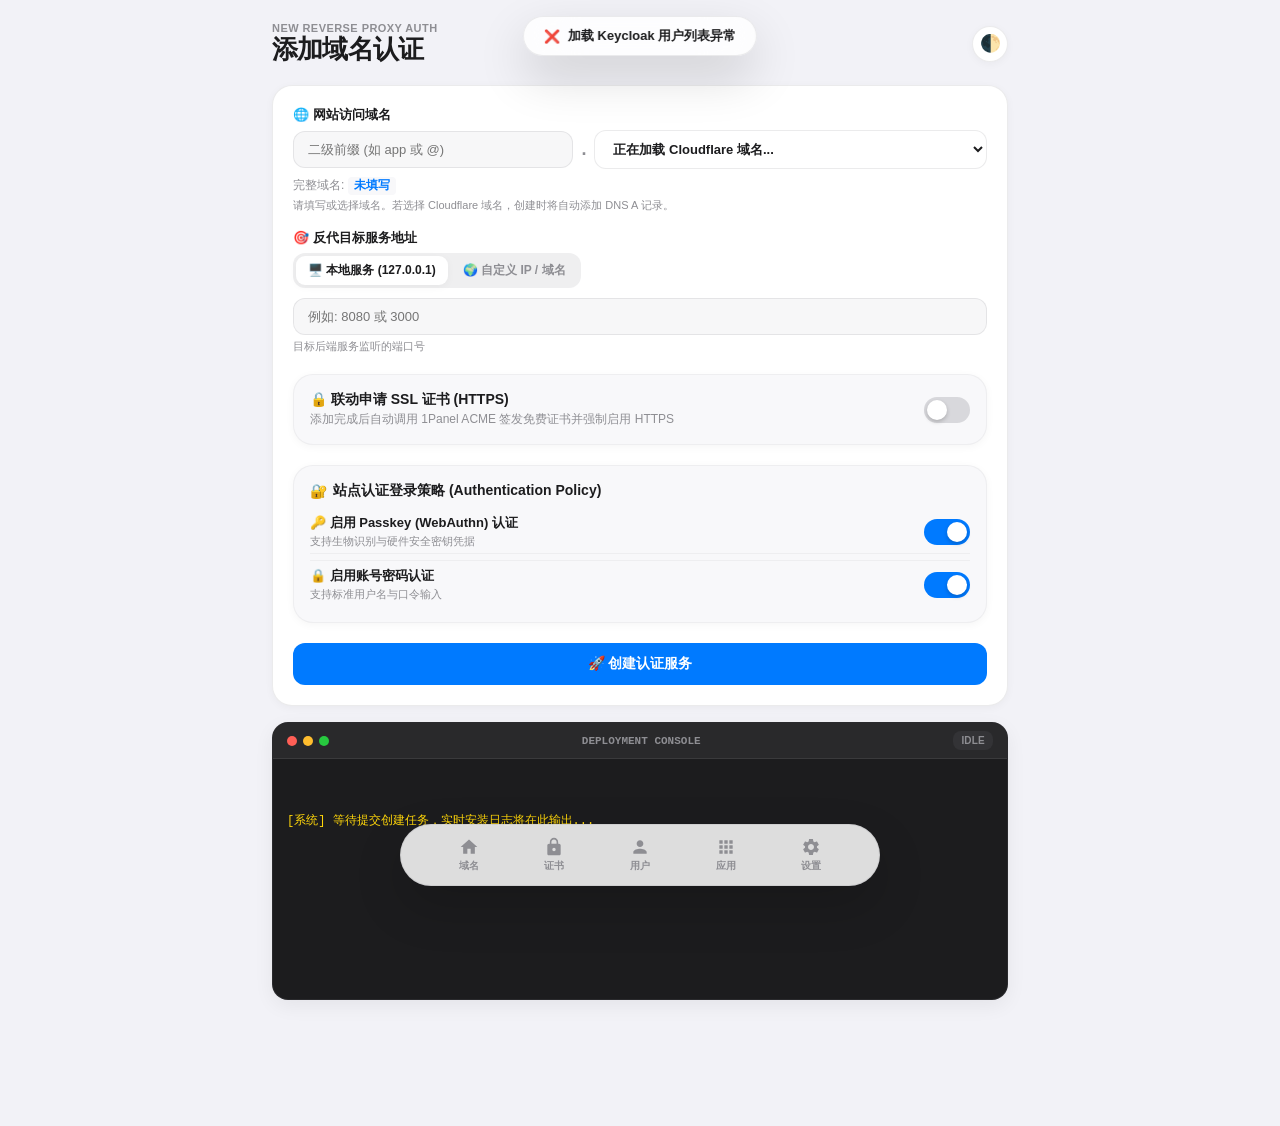
==== commit 5619c7da: "fix(security,sso): 修复1Panel标准环境下SSO策略分流、403根因、绕过防护及前端表单缺陷" ====
--- a/templates/add.html
+++ b/templates/add.html
@@ -141,10 +141,38 @@
 
                     <div class="form-group" id="dns_container" style="display: none;">
                         <label class="form-label" style="font-size: 12px;">DNS 账户</label>
-                        <select class="select-custom" id="dns_account" name="dns_id">
+                        <select class="select-custom" id="dns_account" name="dns_id" disabled>
                             <option value="">请选择 DNS 账户...</option>
                         </select>
                     </div>
+                </div>
+            </div>
+
+            <!-- 3.5 站点认证登录策略 -->
+            <div class="card" style="background: var(--card-sec); border-color: var(--border-subtle); padding: 16px; margin: 20px 0;">
+                <div style="font-size: 14px; font-weight: 700; color: var(--text); margin-bottom: 10px; display: flex; align-items: center; gap: 6px;">
+                    <span>🔐</span>
+                    <span>站点认证登录策略 (Authentication Policy)</span>
+                </div>
+                <div class="setting-row" style="padding: 4px 0;">
+                    <div class="setting-info">
+                        <span class="setting-label" style="font-size: 13px;">🔑 启用 Passkey (WebAuthn) 认证</span>
+                        <span class="setting-desc" style="font-size: 11px;">支持生物识别与硬件安全密钥凭据</span>
+                    </div>
+                    <label class="switch">
+                        <input type="checkbox" id="add_allow_passkey" name="allow_passkey" checked>
+                        <span class="slider"></span>
+                    </label>
+                </div>
+                <div class="setting-row" style="padding: 4px 0; margin-top: 6px; border-top: 1px solid var(--border-subtle); padding-top: 6px;">
+                    <div class="setting-info">
+                        <span class="setting-label" style="font-size: 13px;">🔒 启用账号密码认证</span>
+                        <span class="setting-desc" style="font-size: 11px;">支持标准用户名与口令输入</span>
+                    </div>
+                    <label class="switch">
+                        <input type="checkbox" id="add_allow_password" name="allow_password" checked>
+                        <span class="slider"></span>
+                    </label>
                 </div>
             </div>
 
@@ -205,7 +233,7 @@
 let acmeAccountsLoaded = false;
 let cfZonesData = null;
 
-async function loadCloudflareZones() {
+async function addPageLoadCloudflareZones() {
     const select = document.getElementById('add_root_domain');
     const badge = document.getElementById('add_cf_badge');
     const proxiedContainer = document.getElementById('add_cf_proxied_container');
@@ -328,7 +356,7 @@
 }
 
 document.addEventListener('DOMContentLoaded', () => {
-    loadCloudflareZones();
+    addPageLoadCloudflareZones();
 });
 
 function selectTargetType(type) {
@@ -355,17 +383,24 @@
 function toggleSSLSection(checked) {
     const container = document.getElementById('ssl_config_container');
     container.style.display = checked ? 'block' : 'none';
-    if (checked && !acmeAccountsLoaded) {
-        load1PanelAccounts();
+    const methodEl = document.getElementById('auth_method');
+    if (checked) {
+        if (!acmeAccountsLoaded) addPageLoad1PanelAccounts();
+        toggleDNSSection(methodEl ? methodEl.value : 'http');
+    } else {
+        toggleDNSSection('http');
     }
 }
 
 function toggleDNSSection(val) {
     const dnsBox = document.getElementById('dns_container');
-    dnsBox.style.display = (val === 'dns') ? 'block' : 'none';
-}
-
-async function load1PanelAccounts() {
+    const dnsSelect = document.getElementById('dns_account');
+    const isDns = (val === 'dns');
+    if (dnsBox) dnsBox.style.display = isDns ? 'block' : 'none';
+    if (dnsSelect) dnsSelect.disabled = !isDns;
+}
+
+async function addPageLoad1PanelAccounts() {
     try {
         const acmeRes = await fetch('/api/acme_accounts');
         const acmes = await acmeRes.json();
@@ -402,7 +437,7 @@
     }
 }
 
-function appendLogLine(text) {
+function addPageAppendLogLine(text) {
     const logs = document.getElementById('logs');
     const line = document.createElement('div');
     line.textContent = text;
@@ -419,7 +454,7 @@
     logs.scrollTop = logs.scrollHeight;
 }
 
-function startLogStream() {
+function addPageStartLogStream() {
     lastLogId = 0;
     if (eventSource) eventSource.close();
     if (pollTimer) clearInterval(pollTimer);
@@ -428,7 +463,7 @@
         eventSource = new EventSource('/api/logs?last_id=0');
         eventSource.onmessage = function(event) {
             if (event.data && event.data !== 'heartbeat') {
-                appendLogLine(event.data);
+                addPageAppendLogLine(event.data);
             }
             if (event.lastEventId) {
                 lastLogId = parseInt(event.lastEventId) || lastLogId;
@@ -443,7 +478,7 @@
             if (res.ok) {
                 const data = await res.json();
                 if (data.logs && data.logs.length > 0) {
-                    data.logs.forEach(entry => appendLogLine(entry.text));
+                    data.logs.forEach(entry => addPageAppendLogLine(entry.text));
                     lastLogId = data.last_id;
                 }
             }
@@ -451,9 +486,14 @@
     }, 800);
 }
 
-function stopLogStream() {
+function addPageStopLogStream() {
     if (eventSource) setTimeout(() => eventSource.close(), 3000);
     if (pollTimer) setTimeout(() => clearInterval(pollTimer), 3500);
+}
+
+function getAddPageCsrfToken() {
+    const match = document.cookie.match(/(?:^|;\s*)csrf_token=([^;]+)/);
+    return match ? decodeURIComponent(match[1]) : '{{ session.get("csrf_token", "") }}';
 }
 
 document.getElementById('authForm').addEventListener('submit', async function(e) {
@@ -476,9 +516,35 @@
     status.textContent = 'RUNNING';
     logs.innerHTML = '<div class="system">[系统] 正在初始化部署环境并建立日志流...</div>';
     
-    startLogStream();
+    addPageStartLogStream();
 
     const formData = new FormData(this);
+    const allowPasskeyEl = document.getElementById('add_allow_passkey');
+    const allowPasswordEl = document.getElementById('add_allow_password');
+    const allowPasskey = allowPasskeyEl ? allowPasskeyEl.checked : true;
+    const allowPassword = allowPasswordEl ? allowPasswordEl.checked : true;
+    if (!allowPasskey && !allowPassword) {
+        showToast('必须至少启用一种登录认证方式（Passkey 或账号密码）！', 'warning');
+        btn.disabled = false;
+        btn.innerHTML = '🚀 创建认证服务';
+        addPageStopLogStream();
+        return;
+    }
+    formData.set('allow_passkey', allowPasskey ? 'true' : 'false');
+    formData.set('allow_password', allowPassword ? 'true' : 'false');
+
+    const applySslEl = document.getElementById('apply_ssl');
+    const authMethodEl = document.getElementById('auth_method');
+    const applySsl = applySslEl ? applySslEl.checked : false;
+    formData.set('apply_ssl', applySsl ? 'true' : 'false');
+    if (!applySsl) {
+        formData.delete('acme_id');
+        formData.delete('dns_id');
+    } else if (!authMethodEl || authMethodEl.value !== 'dns') {
+        formData.delete('dns_id');
+    }
+
+    formData.append('_csrf_token', getAddPageCsrfToken());
     try {
         const response = await fetch('/api/create', {
             method: 'POST',
@@ -492,14 +558,14 @@
             btn.innerHTML = '🎉 创建成功！';
             showToast('认证服务创建成功，正在跳转...', 'success');
             setTimeout(() => {
-                window.location.href = '/detail/' + domainVal;
+                window.location.href = '/detail/' + encodeURIComponent(domainVal);
             }, 2500);
         } else {
             status.className = 'badge danger';
             status.textContent = 'FAILED';
             btn.innerHTML = '🚀 重新创建';
             btn.disabled = false;
-            appendLogLine('[系统] 创建失败: ' + (result.error || '未知错误'));
+            addPageAppendLogLine('[系统] 创建失败: ' + (result.error || '未知错误'));
             showToast('创建失败: ' + (result.error || '未知错误'), 'error');
         }
     } catch (err) {
@@ -507,10 +573,10 @@
         status.textContent = 'NETWORK ERROR';
         btn.innerHTML = '🚀 重新创建';
         btn.disabled = false;
-        appendLogLine('[系统] 网络请求失败: ' + err);
+        addPageAppendLogLine('[系统] 网络请求失败: ' + err);
         showToast('网络请求发生异常', 'error');
     } finally {
-        stopLogStream();
+        addPageStopLogStream();
     }
 });
 </script>
--- a/static/css/abit.css
+++ b/static/css/abit.css
@@ -603,6 +603,66 @@
     box-shadow: var(--shadow-sm);
 }
 
+/* ==================== UNIFIED APPS TOOLBAR & ACTION BUTTONS ==================== */
+.apps-toolbar {
+    display: flex;
+    justify-content: space-between;
+    align-items: center;
+    gap: 10px;
+    margin-bottom: 16px;
+    flex-wrap: wrap;
+    width: 100%;
+}
+
+.apps-search-wrap {
+    flex: 1;
+    min-width: 220px;
+    max-width: 420px;
+    position: relative;
+}
+
+.apps-search-wrap .input-box {
+    width: 100%;
+    height: 38px;
+    padding: 8px 14px;
+    font-size: 13px;
+    border-radius: 12px;
+    box-sizing: border-box;
+}
+
+.apps-action-btns {
+    display: flex;
+    align-items: center;
+    gap: 8px;
+    flex-wrap: wrap;
+}
+
+.apps-action-btns .pill-btn {
+    height: 38px;
+    padding: 0 14px;
+    font-size: 13px;
+    font-weight: 600;
+    border-radius: 12px;
+    display: inline-flex;
+    align-items: center;
+    gap: 6px;
+    white-space: nowrap;
+    box-sizing: border-box;
+}
+
+.apps-action-btns .btn.accent {
+    height: 38px;
+    padding: 0 16px;
+    font-size: 13px;
+    font-weight: 600;
+    border-radius: 12px;
+    display: inline-flex;
+    align-items: center;
+    gap: 6px;
+    white-space: nowrap;
+    box-sizing: border-box;
+}
+
 /* 视图模式切换器专用样式 (固定单行横排小图标) */
 .view-switcher,
 .segmented-control.view-switcher {
@@ -610,24 +670,26 @@
     flex-direction: row !important;
     flex-wrap: nowrap !important;
     width: auto !important;
-    height: 36px !important;
+    height: 38px !important;
     flex-shrink: 0 !important;
     padding: 3px !important;
-    border-radius: 11px !important;
+    border-radius: 12px !important;
     background: rgba(120, 120, 128, 0.12) !important;
+    box-sizing: border-box !important;
 }
 .view-switcher .segment-btn,
 .segmented-control.view-switcher .segment-btn {
     display: flex !important;
     align-items: center !important;
     justify-content: center !important;
-    width: 32px !important;
-    min-width: 32px !important;
-    max-width: 32px !important;
-    height: 30px !important;
+    width: 34px !important;
+    min-width: 34px !important;
+    max-width: 34px !important;
+    height: 32px !important;
     padding: 0 !important;
-    flex: 0 0 32px !important;
-    border-radius: 8px !important;
+    flex: 0 0 34px !important;
+    border-radius: 9px !important;
+    box-sizing: border-box !important;
 }
 
 /* Switch */
@@ -724,6 +786,47 @@
 }
 .table-modern tr:hover td {
     background: var(--card-hover);
+}
+
+/* Card & Table Action Buttons Uniformity */
+.domain-actions {
+    margin-top: auto;
+    padding-top: 10px;
+    border-top: 1px solid var(--border-subtle);
+    display: flex;
+    justify-content: space-between;
+    align-items: center;
+    gap: 6px;
+    width: 100%;
+    box-sizing: border-box;
+}
+
+.domain-actions .btn {
+    font-size: 12px;
+    font-weight: 600;
+    border-radius: 10px;
+    height: 32px;
+    padding: 0 10px;
+    display: inline-flex;
+    align-items: center;
+    justify-content: center;
+    gap: 4px;
+    white-space: nowrap;
+    transition: all 0.15s cubic-bezier(0.1, 0.8, 0.25, 1);
+}
+
+.table-modern td .btn {
+    font-size: 11px;
+    font-weight: 600;
+    border-radius: 8px;
+    height: 28px;
+    padding: 0 8px;
+    display: inline-flex;
+    align-items: center;
+    justify-content: center;
+    gap: 4px;
+    white-space: nowrap;
+    transition: all 0.15s cubic-bezier(0.1, 0.8, 0.25, 1);
 }
 
 /* Terminal Log Window (Apple Style) */
@@ -1221,8 +1324,8 @@
 .ssl-compact-card {
     background: var(--card);
     border: 1px solid var(--border);
-    border-radius: 14px;
-    padding: 12px 14px;
+    border-radius: 18px;
+    padding: 16px;
     box-shadow: var(--shadow-sm);
     display: flex;
     flex-direction: column;
@@ -1230,14 +1333,14 @@
     transition: transform 0.15s, box-shadow 0.15s, border-color 0.15s;
     min-width: 0;
     position: relative;
-    gap: 8px;
+    gap: 10px;
     box-sizing: border-box;
 }
 
 .ssl-compact-card:hover {
     transform: translateY(-2px);
     box-shadow: var(--shadow-md);
-    border-color: var(--accent);
+    border-color: rgba(120, 120, 128, 0.28);
 }
 
 .ssl-compact-card.task-card {
